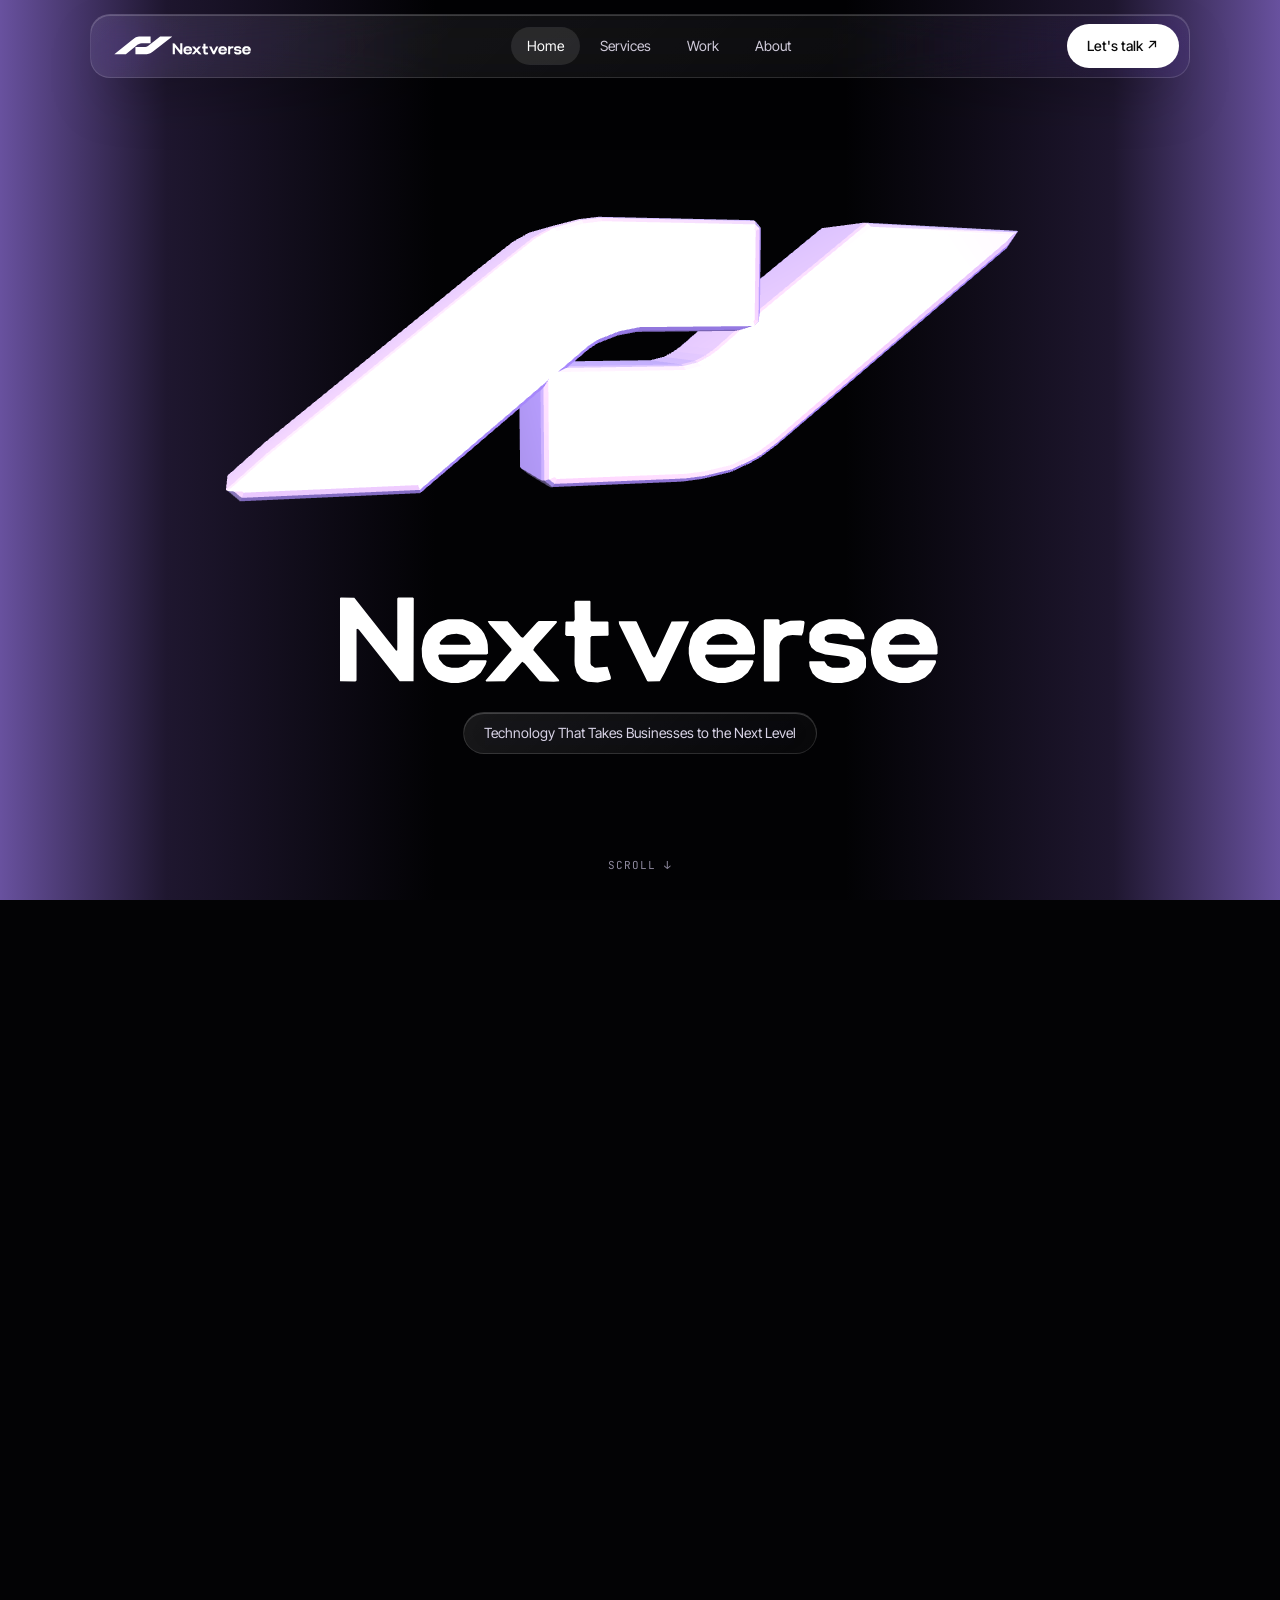
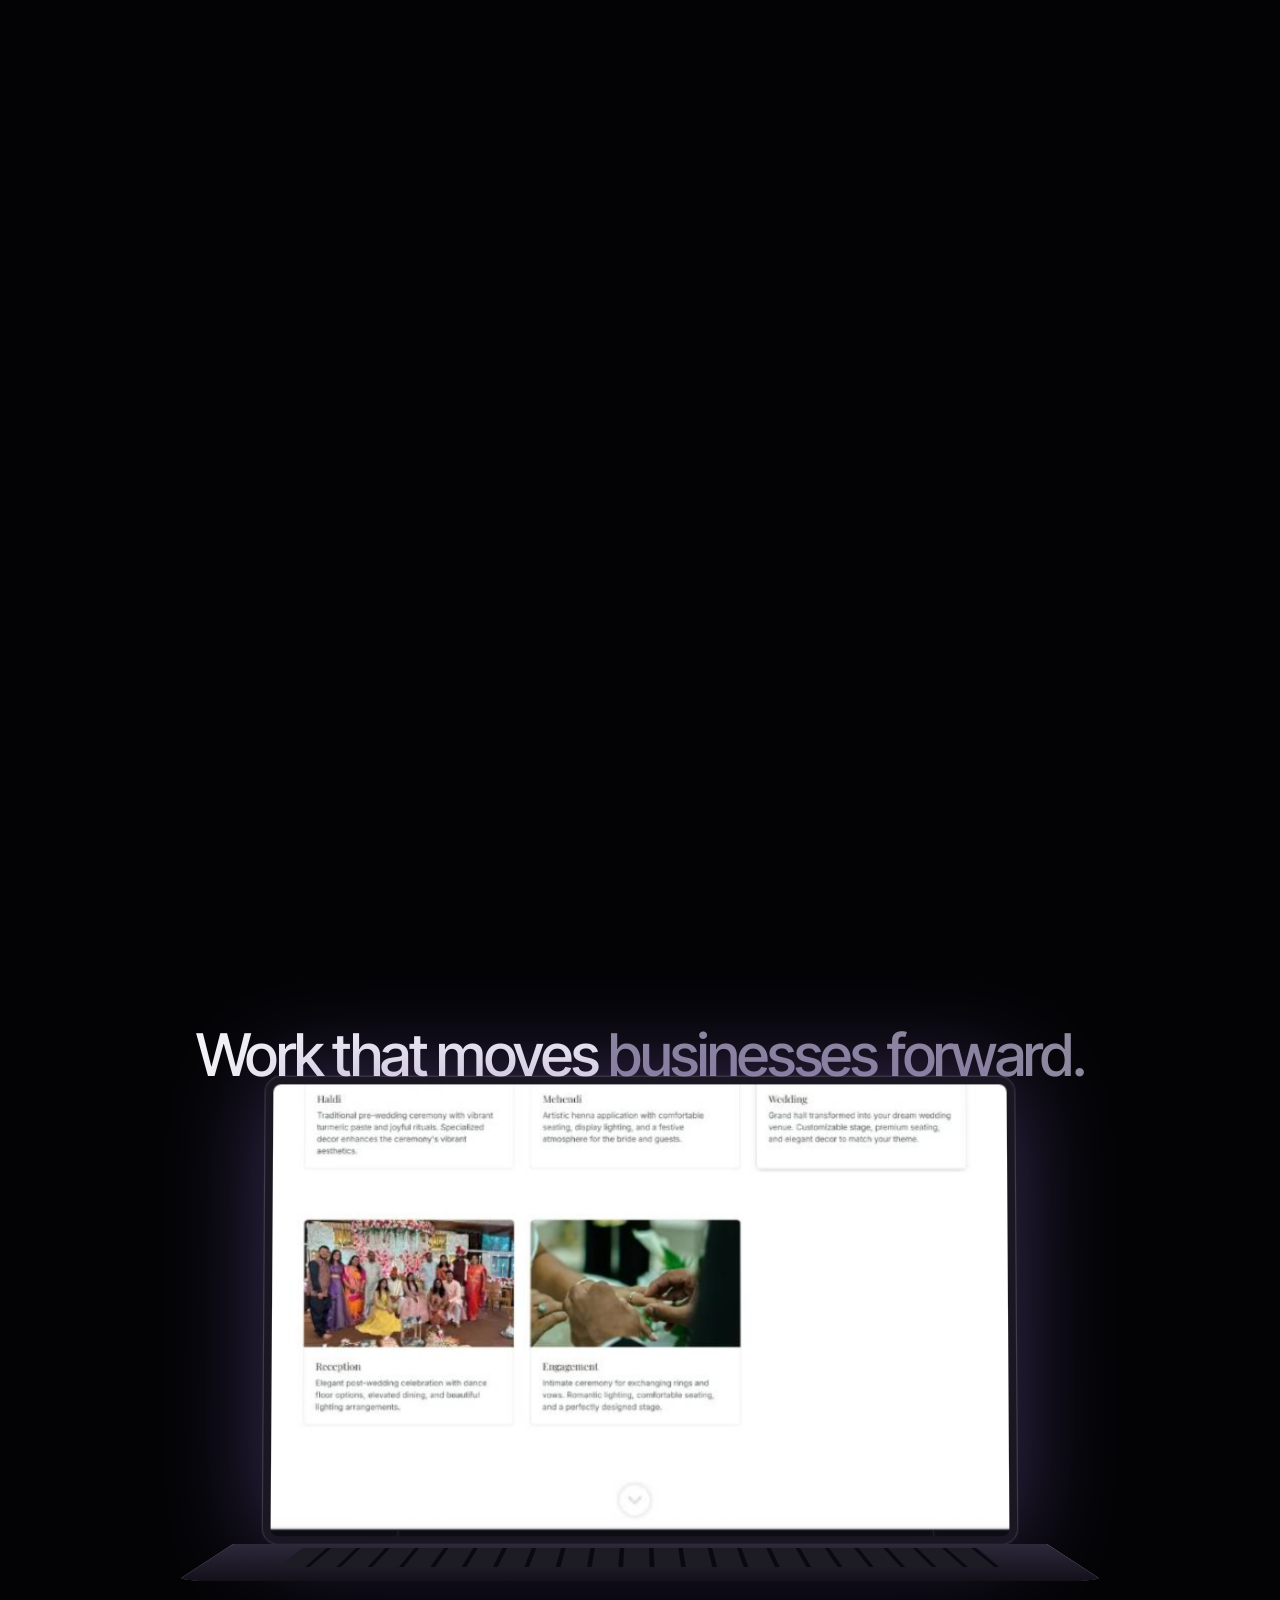
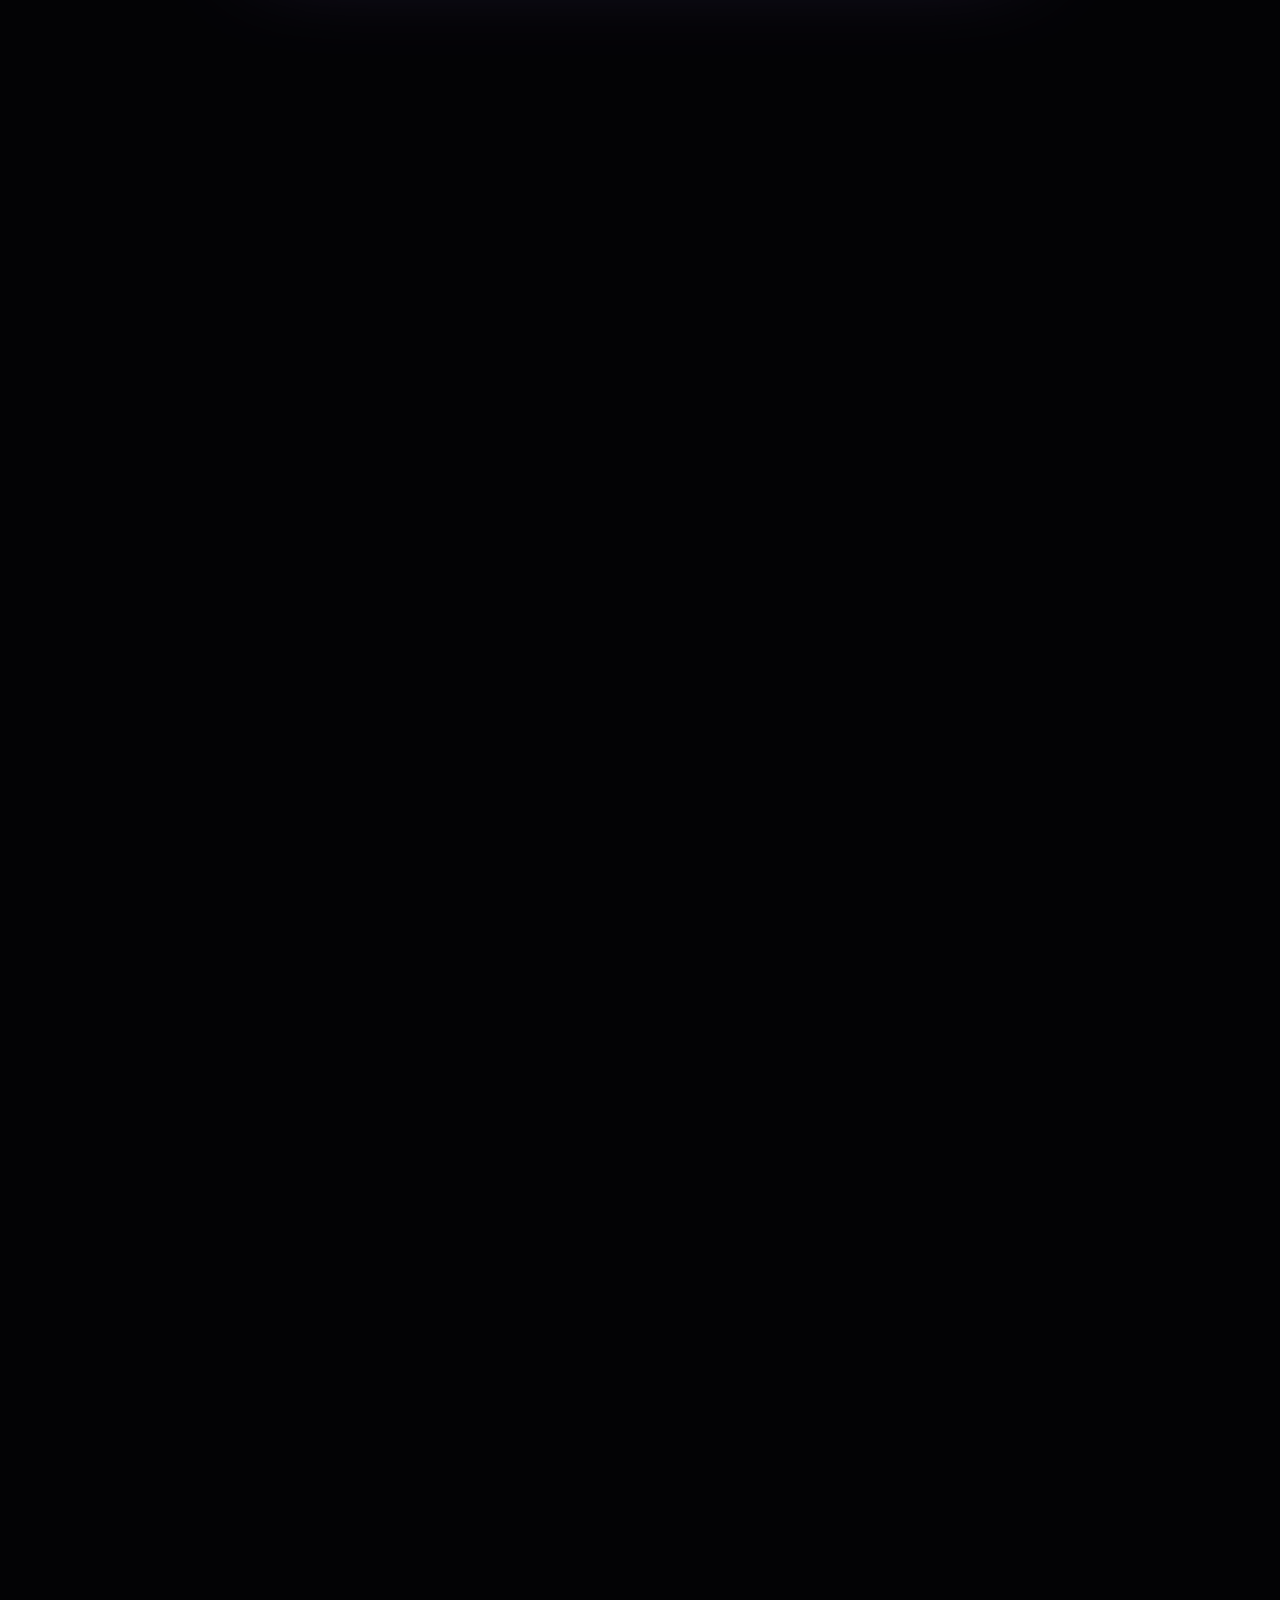
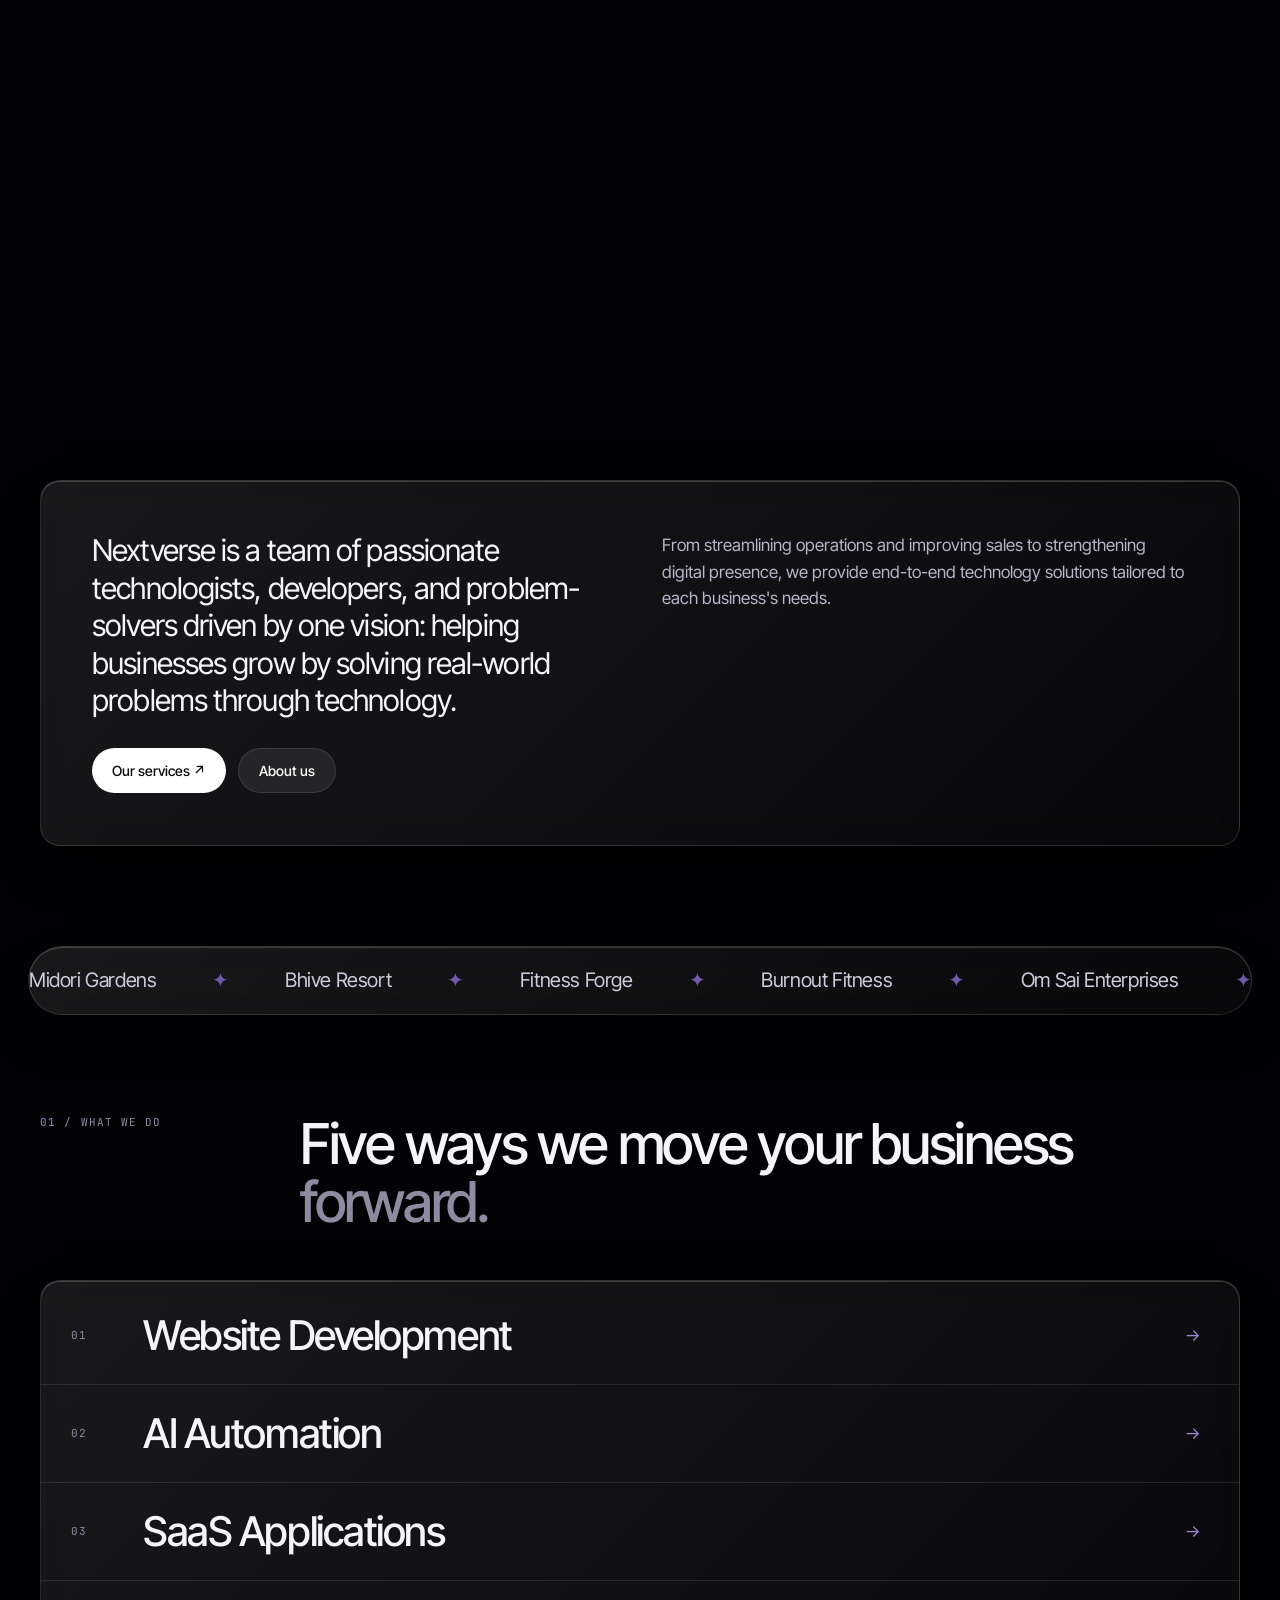
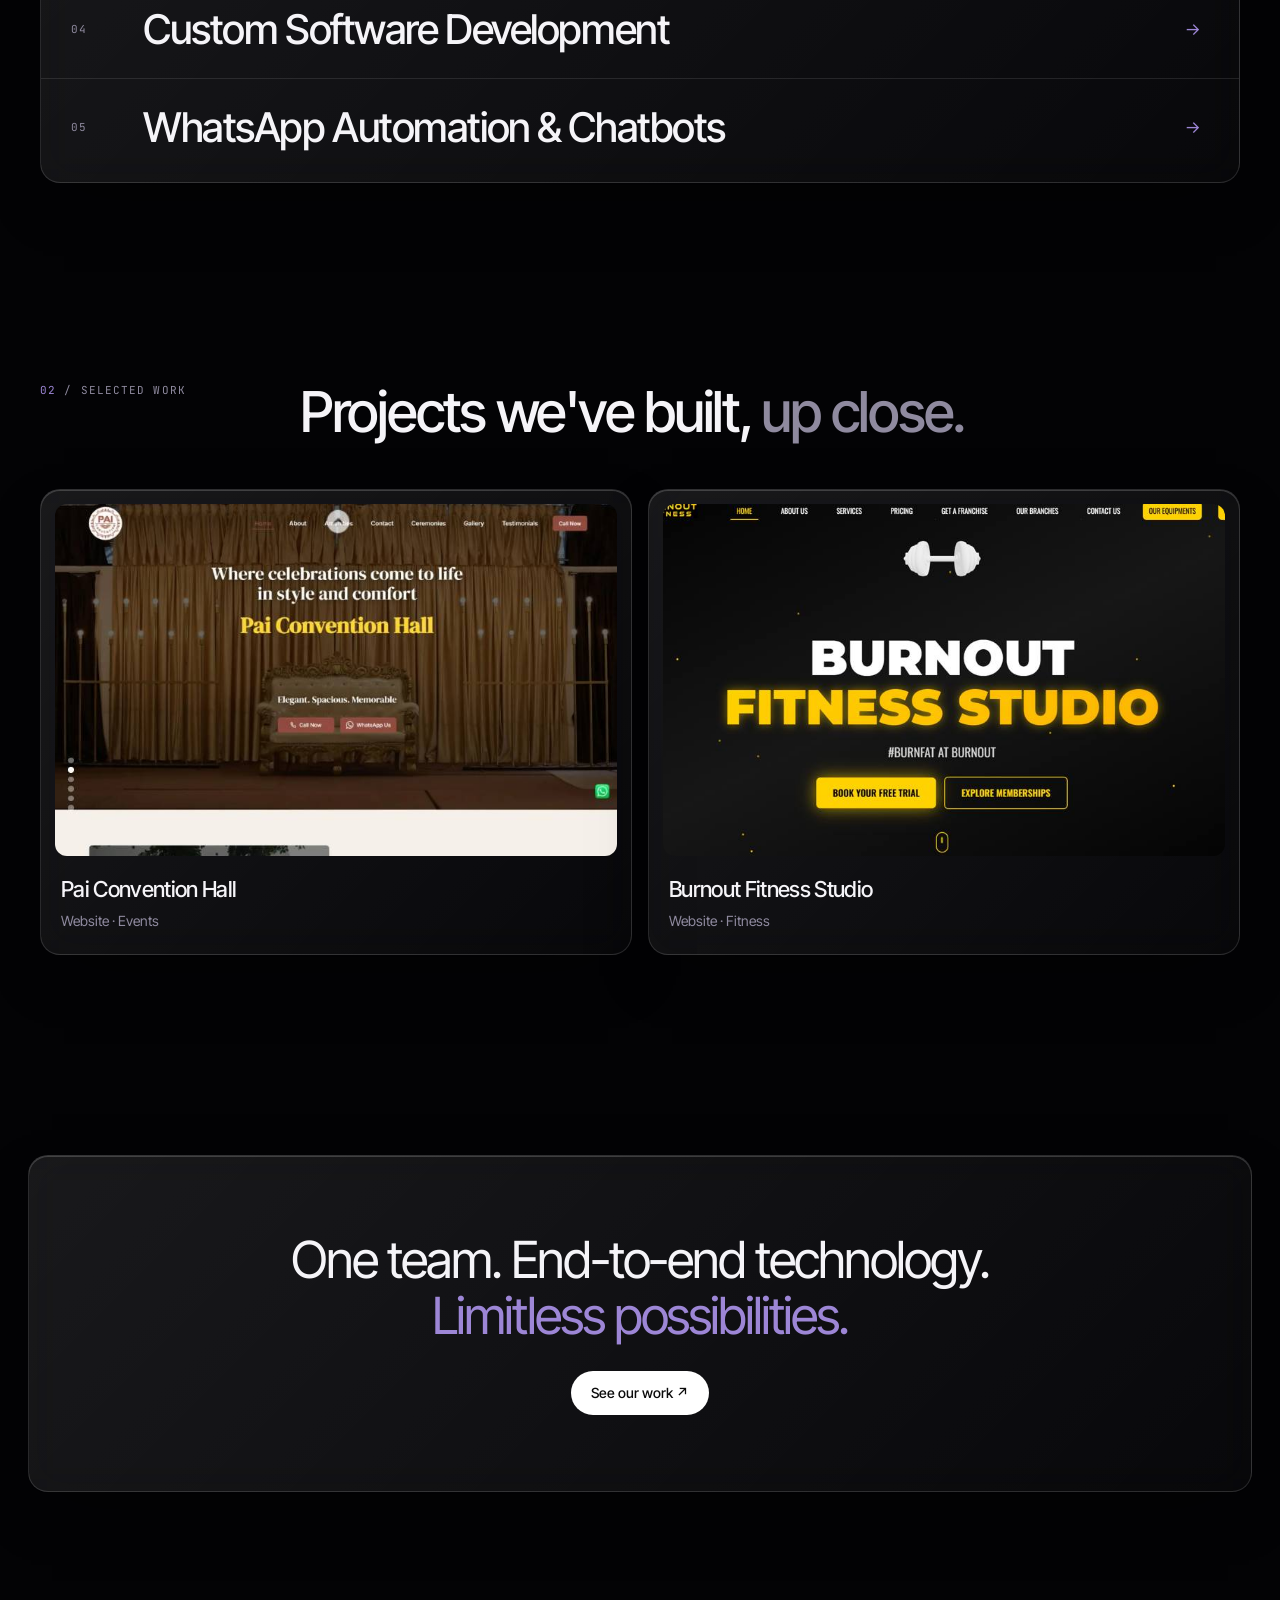
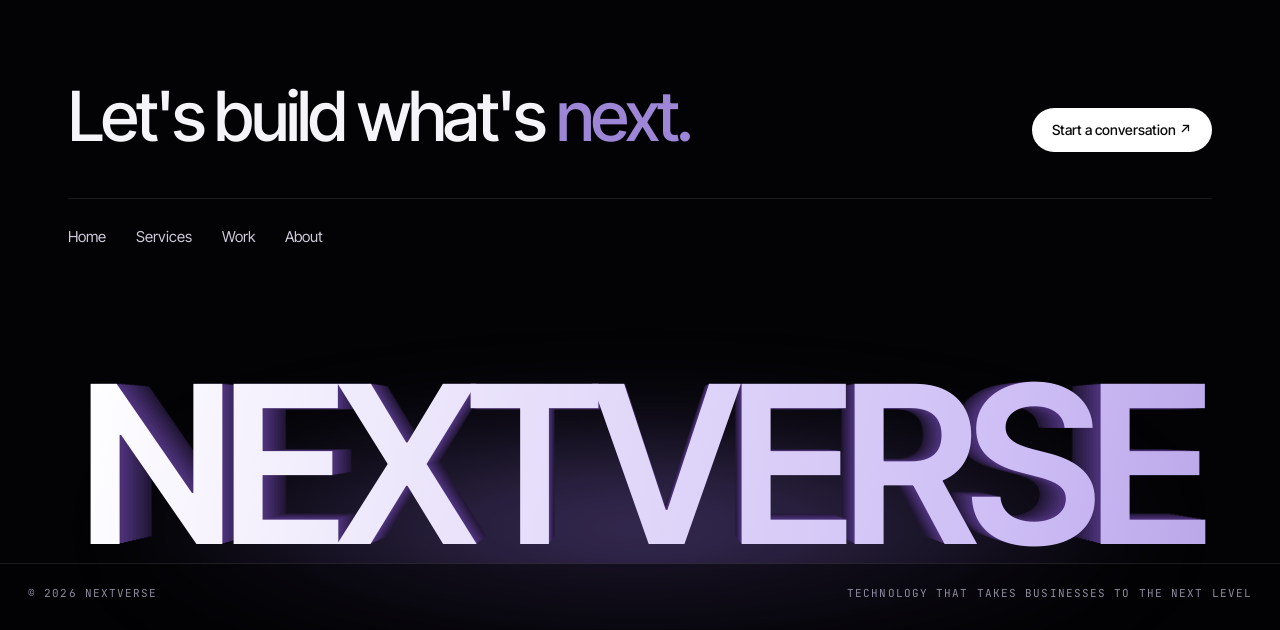
==== index.html @ 5a947de3 "Initial commit for Nextverse website" ====
<!DOCTYPE html><html lang="en"><head><meta charset="utf-8"><meta name="viewport" content="width=device-width,initial-scale=1,viewport-fit=cover"><title>Nextverse — Technology That Takes Businesses to the Next Level</title><link rel="icon" href="data:,"><link href="https://fonts.googleapis.com/css2?family=Inter+Tight:wght@400;500;600&family=JetBrains+Mono&display=swap" rel="stylesheet"><link rel="stylesheet" href="style.css"><script defer src="three.min.js" onerror="var s=document.createElement('script');s.src='https://cdn.jsdelivr.net/npm/three@0.128.0/build/three.min.js';document.head.appendChild(s)"></script><script defer src="main.js"></script></head><body>
<svg width="0" height="0" style="position:absolute"><defs><path id="lg" d="M668.2 84.8 668.5 87.2 694.0 139.0 694.8 139.5 705.5 139.2 709.8 131.5 732.0 85.2 731.5 84.8 716.2 85.0 701.5 116.8 700.2 118.0 698.5 115.8 684.5 85.2 683.8 84.8ZM549.2 85.0 551.2 88.0 570.5 109.8 570.8 111.2 547.2 138.5 547.8 139.5 564.8 139.2 580.5 121.5 582.8 123.2 596.5 139.2 609.2 139.8 614.2 139.2 613.8 137.8 590.5 110.8 592.0 108.2 612.0 85.8 611.8 84.5 595.5 84.5 593.8 85.8 581.2 99.8 579.5 99.0 567.2 84.8 550.0 84.5ZM836.5 84.5 833.0 84.0 824.2 84.2 819.2 85.8 815.0 88.2 814.2 87.5 814.2 83.8 813.0 83.0 801.0 83.0 800.0 83.8 800.0 138.8 800.5 139.5 813.5 139.5 814.2 138.8 814.2 106.5 815.2 103.2 818.2 99.8 821.5 98.0 826.0 97.2 834.5 97.8 835.8 94.5 837.0 86.0ZM920.8 83.0 912.2 85.8 909.8 87.2 904.0 92.0 901.2 96.0 899.0 101.0 897.2 110.5 897.5 115.2 899.2 123.2 900.8 126.8 903.8 131.2 907.5 134.8 912.8 138.0 923.2 140.8 932.2 140.8 940.5 138.8 946.5 135.8 951.8 130.8 956.0 123.2 956.5 121.5 956.0 120.2 941.0 120.2 938.5 123.2 935.0 125.8 930.2 127.0 925.8 127.0 920.2 125.8 917.0 123.8 914.0 120.5 912.5 115.8 913.2 115.0 956.8 115.0 957.8 114.2 957.8 108.0 956.0 100.0 953.0 94.0 950.0 90.5 943.2 85.8 935.0 83.0ZM913.8 104.5 915.0 102.2 919.8 98.0 923.5 96.8 928.2 96.2 932.5 96.8 936.2 98.0 940.2 101.8 941.8 105.2 940.8 106.0 915.0 106.0 913.8 105.2ZM850.8 85.5 846.8 88.0 843.8 91.0 841.5 95.2 841.2 104.0 843.2 108.5 847.5 112.2 855.8 115.0 868.5 116.5 874.8 118.0 877.5 120.0 878.2 123.2 876.8 125.5 873.0 127.0 862.0 127.0 857.8 125.2 855.0 121.0 841.8 121.0 841.2 121.5 841.5 125.8 844.2 132.0 847.5 135.5 849.8 137.0 856.5 139.8 862.8 140.8 870.8 140.8 876.8 139.8 885.2 136.5 890.5 131.5 892.8 126.5 892.8 118.2 890.0 113.0 885.5 109.5 880.0 107.5 858.2 104.0 855.5 102.0 855.2 99.8 855.8 98.5 857.8 97.0 862.5 96.0 869.5 96.0 875.5 97.8 878.2 101.0 891.0 101.0 891.5 100.5 891.0 96.8 887.5 90.2 881.5 85.8 873.0 83.0 859.0 83.0ZM755.8 83.0 748.5 85.0 741.8 88.8 736.0 95.2 733.2 101.2 731.8 108.8 731.8 114.2 733.0 121.5 735.8 128.0 739.5 132.8 744.0 136.2 748.0 138.2 758.2 140.8 764.8 140.8 772.0 139.5 776.5 138.0 780.0 136.0 785.5 131.2 789.5 124.8 790.8 121.2 790.2 120.2 775.5 120.2 771.8 124.2 768.8 126.0 765.0 127.0 758.5 127.0 754.5 125.8 750.8 123.5 748.0 120.0 746.8 117.5 746.8 115.8 747.5 115.0 791.0 115.0 792.0 114.0 792.0 108.0 790.5 101.0 786.8 93.5 782.8 89.2 778.2 86.2 768.5 83.0ZM748.0 104.2 749.8 101.5 753.2 98.5 757.5 96.8 763.2 96.2 768.0 97.0 771.5 98.8 774.5 101.5 776.0 104.0 776.0 105.2 775.0 106.0 749.0 106.0 748.2 105.5ZM513.0 83.0 504.8 85.5 500.0 88.2 495.5 92.5 492.2 97.5 490.5 102.0 489.2 109.5 489.5 117.0 490.8 122.2 492.8 127.0 495.2 130.8 499.0 134.5 504.2 137.8 509.2 139.5 515.8 140.8 522.5 140.8 529.5 139.5 537.2 136.2 542.8 131.5 547.2 124.2 548.2 121.2 547.8 120.2 533.0 120.2 530.2 123.5 526.2 126.0 522.5 127.0 516.5 127.0 511.8 125.8 508.8 123.8 505.2 119.5 504.2 115.8 505.0 115.0 548.2 115.0 549.5 114.0 549.2 106.2 548.5 102.2 546.0 96.2 543.5 92.5 540.2 89.2 535.5 86.0 526.5 83.0ZM505.5 104.2 506.8 102.2 512.0 97.8 516.2 96.5 521.0 96.2 525.5 97.0 528.5 98.2 532.0 101.5 533.8 105.0 532.8 106.0 506.5 106.0 505.8 105.5ZM628.8 66.2 628.0 67.8 628.2 83.5 627.2 85.0 620.5 85.0 619.8 85.5 619.5 97.0 620.8 98.2 627.2 98.2 628.2 99.8 628.0 120.8 628.2 124.8 630.0 131.2 633.8 136.5 635.8 138.0 640.0 139.8 649.2 140.5 660.2 138.0 661.0 137.2 661.0 135.5 658.0 126.2 646.5 127.0 643.2 124.8 642.5 122.8 642.5 99.5 643.5 98.2 658.5 98.0 659.0 97.0 658.8 85.5 658.0 85.0 643.5 85.0 642.5 83.8 642.5 66.8 642.0 66.2ZM415.5 63.2 414.8 64.0 415.0 139.2 429.0 139.5 430.0 138.5 430.0 92.0 430.5 91.5 432.0 92.2 469.2 139.2 481.8 139.2 482.0 63.8 481.2 63.2 467.8 63.2 467.0 64.0 467.0 111.0 466.0 111.5 428.0 63.5ZM411.8 16.0 327.5 15.8 269.8 60.0 245.2 80.0 240.0 83.5 233.2 86.8 224.5 88.8 156.5 88.8 155.8 89.8 155.8 137.8 157.0 138.8 224.2 139.0 234.2 138.2 248.8 135.5 259.0 131.5 264.5 128.8 273.2 123.0 407.8 19.8ZM261.2 16.5 260.5 15.8 181.2 15.8 172.0 17.0 159.0 20.8 151.0 25.2 132.5 39.5 24.0 126.0 9.5 138.2 10.2 138.8 89.2 138.8 172.0 71.8 177.2 68.5 188.8 64.2 199.8 62.2 260.5 62.0 261.2 61.2Z"/></defs></svg><div class="orbs"><i></i><i></i><i></i></div>
<nav class="glass"><a href="index.html" aria-label="Nextverse"><svg class="lg " viewBox="0 12 965 132" role="img" aria-label="Nextverse"><use href="#lg"/></svg></a><ul><li><a href="index.html" class=on>Home</a></li><li><a href="services.html">Services</a></li><li><a href="work.html">Work</a></li><li><a href="about.html">About</a></li></ul><a class="btn" href="about.html#vision">Let's talk ↗</a></nav>
<header class="hero"><div class="pin"><canvas id="gl"></canvas><div class="flat"><svg class="lg " viewBox="0 12 965 132" role="img" aria-label="Nextverse"><use href="#lg"/></svg></div><div class="hv"><svg class="lg wm" viewBox="415 60 545 84" role="img" aria-label="Nextverse"><use href="#lg"/></svg><span class="tg glass">Technology That Takes Businesses to the Next Level</span></div><h1 class="hl">Technology That Takes <b class="g">Businesses to the Next Level</b></h1><div class="cue lbl">Scroll ↓</div></div></header>
<section class="show"><div class="pin" style="padding-top:104px"><h2 class="sh">Work that moves <span class="g">businesses forward.</span></h2><div class="stage"><div class="lap"><div class="base"></div><div class="lid"><div class="scr"><div class="strip"><img src="burnout-1.jpg" alt=""><img src="pai-1.jpg" alt=""><img src="pai-2.jpg" alt=""></div></div><div class="bk"><svg class="lg " viewBox="0 12 965 132" role="img" aria-label="Nextverse"><use href="#lg"/></svg></div></div></div></div></div></section>
<section class="wrap sec" style="padding-top:60px"><div class="glass panel rv"><div class="two"><p style="font-size:clamp(20px,2.4vw,30px);line-height:1.25;letter-spacing:-.03em;color:#f5f4f8">Nextverse is a team of passionate technologists, developers, and problem-solvers driven by one vision: helping businesses grow by solving real-world problems through technology.</p><p>From streamlining operations and improving sales to strengthening digital presence, we provide end-to-end technology solutions tailored to each business's needs.</p></div><div class="acts"><a class="btn" href="services.html">Our services ↗</a><a class="btn gl" href="about.html">About us</a></div></div></section>
<div class="glass mq rv"><div><span>Midori Gardens</span><span>Bhive Resort</span><span>Fitness Forge</span><span>Burnout Fitness</span><span>Om Sai Enterprises</span><span>Fit for Tooth</span><span>MH Design and Build</span><span>Skin and Hair Solutions</span><span>Pai Convention</span><span>Midori Gardens</span><span>Bhive Resort</span><span>Fitness Forge</span><span>Burnout Fitness</span><span>Om Sai Enterprises</span><span>Fit for Tooth</span><span>MH Design and Build</span><span>Skin and Hair Solutions</span><span>Pai Convention</span></div></div>
<section class="wrap sec"><div class="row"><div class="lbl"><b>01</b> / What we do</div><h2>Five ways we move your business <span class="g">forward.</span></h2></div><div class="glass sv rv"><a href="services.html"><span class="lbl">01</span><h3>Website Development</h3><em>→</em></a><a href="services.html"><span class="lbl">02</span><h3>AI Automation</h3><em>→</em></a><a href="services.html"><span class="lbl">03</span><h3>SaaS Applications</h3><em>→</em></a><a href="services.html"><span class="lbl">04</span><h3>Custom Software Development</h3><em>→</em></a><a href="services.html"><span class="lbl">05</span><h3>WhatsApp Automation &amp; Chatbots</h3><em>→</em></a></div></section>
<section class="wrap sec"><div class="row"><div class="lbl"><b>02</b> / Selected work</div><h2>Projects we've built, <span class="g">up close.</span></h2></div><div class="grid3" style="grid-template-columns:1fr 1fr"><a class="glass tile tilt rv" href="work.html"><img src="pai-1.jpg" alt="Pai Convention Hall"><h4>Pai Convention Hall</h4><p>Website · Events</p></a><a class="glass tile tilt rv" href="work.html"><img src="burnout-1.jpg" alt="Burnout Fitness Studio"><h4>Burnout Fitness Studio</h4><p>Website · Fitness</p></a></div></section>
<section class="sec"><div class="glass cta rv"><p>One team. End-to-end technology. <span>Limitless possibilities.</span></p><a class="btn" href="work.html">See our work ↗</a></div></section>
<footer class="ft"><div class="wrap"><div class="ftop"><p class="big-cta">Let's build what's <span>next.</span></p><a class="btn" href="about.html#vision">Start a conversation ↗</a></div><ul class="flinks"><li><a href="index.html" class=on>Home</a></li><li><a href="services.html">Services</a></li><li><a href="work.html">Work</a></li><li><a href="about.html">About</a></li></ul></div><div class="fscene"><div class="word" aria-hidden="true"><span style="--i:0">NEXTVERSE</span><span style="--i:1">NEXTVERSE</span><span style="--i:2">NEXTVERSE</span><span style="--i:3">NEXTVERSE</span><span style="--i:4">NEXTVERSE</span><span style="--i:5">NEXTVERSE</span><span style="--i:6">NEXTVERSE</span><span style="--i:7">NEXTVERSE</span><span style="--i:8">NEXTVERSE</span></div></div><div class="fbot"><span class="lbl">© 2026 Nextverse</span><span class="lbl">Technology that takes businesses to the next level</span></div></footer></body></html>
---- style.css ----
:root{--bg:#030305;--fg:#f5f4f8;--mut:#8f8a9f;--v1:#7158ac;--v2:#9d86d6;--line:rgba(255,255,255,.1)}
*{box-sizing:border-box;margin:0}
@view-transition{navigation:auto}
html{scroll-behavior:auto}
body{background:var(--bg);color:var(--fg);font:400 17px/1.55 'Inter Tight',Helvetica,Arial,sans-serif;-webkit-font-smoothing:antialiased;overflow-x:hidden}
a{color:inherit;text-decoration:none}
.orbs{position:fixed;inset:0;z-index:-1;overflow:hidden}
.orbs i{position:absolute;border-radius:50%;filter:blur(110px);opacity:.32;animation:fl 24s ease-in-out infinite alternate}
.orbs i:nth-child(1){width:46vw;height:46vw;left:-12vw;top:-10vw;background:#4b3a80}
.orbs i:nth-child(2){width:40vw;height:40vw;right:-10vw;top:30vh;background:#654ba6;animation-delay:-8s}
.orbs i:nth-child(3){width:34vw;height:34vw;left:30vw;bottom:-18vw;background:#3b2b5a;animation-delay:-14s}
@keyframes fl{to{transform:translate(6vw,8vh) scale(1.15)}}
.glass{background:linear-gradient(135deg,rgba(255,255,255,.09),rgba(255,255,255,.025));backdrop-filter:blur(20px) saturate(150%);-webkit-backdrop-filter:blur(20px) saturate(150%);border:1px solid rgba(255,255,255,.13);box-shadow:inset 0 1px 0 rgba(255,255,255,.18),0 24px 60px -24px rgba(0,0,0,.7);border-radius:20px}
.wrap{max-width:1200px;margin:0 auto;padding:0 28px}
.lbl{font:11px 'JetBrains Mono',ui-monospace,monospace;letter-spacing:.1em;text-transform:uppercase;color:var(--mut)}
.lbl b{color:var(--v2);font-weight:400}
.lg{fill:#fff;display:block}
nav{position:fixed;top:calc(14px + env(safe-area-inset-top,0px));left:50%;transform:translateX(-50%);z-index:50;width:min(1100px,calc(100% - 24px));display:flex;align-items:center;justify-content:space-between;padding:9px 10px 9px 22px;border-radius:99px}
nav .lg{height:19px;width:auto}
nav ul{display:flex;gap:4px;list-style:none;padding:0}
nav ul a{display:block;padding:8px 16px;border-radius:99px;font-size:14px;color:#cfcad9;transition:.25s}
nav ul a:hover,nav ul a.on{background:rgba(255,255,255,.1);color:#fff}
.btn{display:inline-flex;gap:8px;align-items:center;background:#fff;color:#0b0b0b;padding:11px 20px;border-radius:99px;font-size:14px;font-weight:500;transition:.3s}
.btn:hover{background:var(--v2);color:#fff;transform:translateY(-2px)}
.btn.gl{background:rgba(255,255,255,.08);color:#fff;border:1px solid var(--line)}
/* hero */
.hero{height:280vh;position:relative}.show{height:300vh;position:relative}
.pin{position:sticky;top:0;height:100vh;overflow:hidden;display:flex;flex-direction:column;align-items:center;padding-top:104px}
h1{font-size:clamp(36px,6vw,84px);line-height:1;letter-spacing:-.045em;font-weight:500;text-align:center}
.g{color:var(--mut);font-weight:inherit}
.ln{display:block;overflow:hidden;padding-bottom:.1em}
.ln>span{display:inline-block;transform:translateY(115%);animation:rise 1.2s cubic-bezier(.2,.8,.2,1) forwards;animation-delay:calc(var(--i)*.14s + .2s)}
@keyframes rise{to{transform:none}}
.chips{display:flex;gap:8px;margin-top:20px;flex-wrap:wrap;justify-content:center;opacity:0;animation:rise2 1s .9s forwards}
@keyframes rise2{to{opacity:1}}
.chips span{padding:7px 15px;font-size:13px;border-radius:99px;color:#d8d3e6}
.stage{position:relative;flex:1;width:100%;perspective:2200px;display:flex;justify-content:center;align-items:flex-start;margin-top:34px}
.lap{--w:min(680px,82vw,calc((100vh - 340px)*1.55));--h:calc(var(--w)*.625);position:relative;width:var(--w);height:var(--h);transform-style:preserve-3d;transform:rotateX(-22deg)}
.lid{position:absolute;inset:0;transform-origin:50% 100%;transform:rotateX(var(--a,-88deg));transform-style:preserve-3d}
.scr,.bk{position:absolute;inset:0;border-radius:14px;backface-visibility:hidden;-webkit-backface-visibility:hidden;overflow:hidden}
.scr{background:#0c0a12;border:7px solid #1a1722;box-shadow:0 0 0 1px rgba(255,255,255,.16),0 0 90px rgba(113,88,172,.5)}
.bk{transform:rotateY(180deg);background:linear-gradient(145deg,#2c2640,#0e0c14);display:grid;place-items:center;border:1px solid rgba(255,255,255,.18)}
.bk .lg{width:18%}
.strip{will-change:transform}.strip img{display:block;width:100%}
.base{position:absolute;left:-4%;top:100%;width:108%;height:calc(var(--h)*.64);transform-origin:50% 0;transform:rotateX(90deg);background:linear-gradient(180deg,#2e293b,#14111b);border-radius:0 0 24px 24px;border:1px solid rgba(255,255,255,.14)}
.base:after{content:"";position:absolute;inset:12% 9% 34%;border-radius:8px;background:repeating-linear-gradient(90deg,rgba(255,255,255,.08) 0 22px,transparent 22px 26px),#0a0810}
/* sections */
.sec{padding:100px 0;position:relative}
.row{display:grid;grid-template-columns:220px 1fr;gap:40px;margin-bottom:48px}
h2{font-size:clamp(30px,4.4vw,58px);line-height:1.04;letter-spacing:-.04em;font-weight:500;max-width:15em}
h2 .g{display:inline}
.panel{padding:clamp(26px,4vw,52px)}
.two{display:grid;grid-template-columns:1fr 1fr;gap:44px;color:#b9b4c8}
.acts{display:flex;gap:12px;flex-wrap:wrap;margin-top:28px}
.mq{overflow:hidden;padding:18px 0;border-radius:99px;margin:0 28px}
.mq div{display:flex;gap:56px;width:max-content;animation:mq 34s linear infinite;font-size:20px;letter-spacing:-.02em;color:#cfcad9}
.mq span:after{content:"✦";margin-left:56px;color:var(--v1)}
@keyframes mq{to{transform:translateX(-50%)}}
.sv a{display:grid;grid-template-columns:56px 1fr 24px;align-items:center;gap:16px;padding:26px 30px;border-radius:0;border:0;border-bottom:1px solid var(--line);transition:.35s}
.sv{padding:6px 0;overflow:hidden}
.sv a:last-child{border-bottom:0}
.sv a:hover{background:rgba(255,255,255,.07);padding-left:44px}
.sv h3{font-size:clamp(24px,3.2vw,42px);font-weight:500;letter-spacing:-.035em;line-height:1.1}
.sv a:hover h3{color:var(--v2)}
.sv em{font-style:normal;color:var(--v2);transition:.3s}.sv a:hover em{transform:translateX(6px)}
.grid3{display:grid;grid-template-columns:repeat(3,1fr);gap:16px}
.card{padding:28px;min-height:230px;display:flex;flex-direction:column;justify-content:space-between;transition:transform .2s ease-out,background .3s;position:relative;overflow:hidden;--gx:50%;--gy:50%}
.card:before{content:"";position:absolute;inset:0;background:radial-gradient(circle at var(--gx) var(--gy),rgba(157,134,214,.22),transparent 55%);opacity:0;transition:.3s}
.card:hover:before{opacity:1}
.card h3,.card h4{font-size:26px;font-weight:500;letter-spacing:-.03em;line-height:1.1;position:relative}
.card p{color:#a9a4ba;font-size:15px;margin-top:10px;position:relative}
.tile{display:block;padding:14px}
.tile img{display:block;width:100%;border-radius:12px;aspect-ratio:16/10;object-fit:cover;object-position:top}
.tile h4{font-size:22px;font-weight:500;margin:16px 6px 4px;letter-spacing:-.03em}
.tile p{margin:0 6px 8px;font-size:14px;color:var(--mut)}
.phead{padding:170px 0 30px}
.phead h1{text-align:left;max-width:12em;font-size:clamp(40px,7vw,100px)}
.phead p{color:#b9b4c8;max-width:36em;margin-top:22px}
.cta{padding:clamp(36px,6vw,80px);text-align:center;margin:0 28px}
.cta p{font-size:clamp(24px,4vw,52px);letter-spacing:-.04em;line-height:1.08;max-width:16em;margin:0 auto 28px}
.cta p span{color:var(--v2)}
/* work 3D */
.proj{display:grid;grid-template-columns:1.3fr 1fr;gap:56px;align-items:center;margin-top:60px}
.proj.rev{grid-template-columns:1fr 1.3fr}.proj.rev .scene{order:2}
.scene{perspective:1600px;padding:30px 24px 46px}
.dev{position:relative;transform-style:preserve-3d;display:block;--gx:50%;--gy:50%}
.dev:before{content:"";position:absolute;inset:6% 4% -6%;background:radial-gradient(ellipse,rgba(113,88,172,.6),transparent 70%);filter:blur(30px);transform:translateZ(-80px)}
.win{position:relative;border-radius:12px;overflow:hidden;background:#0d0b14;box-shadow:0 50px 90px -30px rgba(113,88,172,.6),0 0 0 1px rgba(255,255,255,.12)}
.win:after{content:"";position:absolute;inset:0;pointer-events:none;background:radial-gradient(circle at var(--gx) var(--gy),rgba(255,255,255,.16),transparent 45%)}
.bar{height:28px;background:#15121d;display:flex;gap:6px;align-items:center;padding:0 12px}
.bar i{width:8px;height:8px;border-radius:50%;background:#3b3649}
.bar span{margin-left:10px;font:10px 'JetBrains Mono',monospace;color:#767089}
.win img{display:block;width:100%}
.fl{position:absolute;right:-5%;bottom:-9%;width:44%;transform:translateZ(110px);overflow:hidden;border-radius:12px}
.fl img{display:block;width:100%}
.fl.t{width:auto;padding:14px 16px;font-size:12px;font-weight:600;border-color:rgba(255,212,0,.6)}.fl.t b{display:block;color:#ffd400;font-size:11px}
.tags{display:flex;flex-wrap:wrap;gap:8px;margin-bottom:20px}.tags span{padding:5px 13px;border-radius:99px;font-size:12px;color:#cfcad9;background:rgba(255,255,255,.06);border:1px solid var(--line)}
.proj h3{font-size:clamp(32px,4vw,54px);font-weight:500;letter-spacing:-.04em;line-height:1.02}
.proj p{color:#a9a4ba;margin:16px 0 26px;max-width:30em}
.rv{opacity:0;transform:translateY(46px) rotateX(10deg)}
.rv.in{opacity:1;transform:none;transition:opacity .9s,transform 1s cubic-bezier(.2,.8,.2,1);transition-delay:var(--d,0s)}
.tilt.rv.in{transition:opacity .9s,transform .2s ease-out}
@media(max-width:820px){.row,.proj,.proj.rev,.two,.grid3{grid-template-columns:1fr}.row{gap:16px}.proj.rev .scene{order:0}.sec{padding:64px 0}nav .btn{display:none}nav ul a{padding:8px 11px;font-size:13px}nav{padding-left:16px}.sv a{padding:20px 16px}}
@media(prefers-reduced-motion:reduce){*{animation:none!important;transition:none!important}.ln>span,.chips{transform:none;opacity:1}.rv{opacity:1;transform:none}.orbs i{animation:none}}

.hero .pin{padding:0;display:block;background:linear-gradient(90deg,rgba(113,88,172,.92) 0,rgba(59,43,90,.5) 13%,transparent 34%,transparent 66%,rgba(59,43,90,.5) 87%,rgba(113,88,172,.92) 100%),#020204}
.hero #gl{position:absolute;inset:0;width:100%;height:100%}
.flat{position:absolute;inset:0;display:grid;place-items:center}.flat .lg{width:min(70vw,800px)}.gl-on .flat{display:none}
.hv{position:absolute;left:0;right:0;top:66%;display:flex;flex-direction:column;align-items:center;gap:26px;pointer-events:none}
.hv .wm{width:min(52vw,600px);height:auto;opacity:0;animation:rise2 1.2s 1.1s forwards}
.tg{padding:9px 20px;font-size:14px;border-radius:99px;color:#d8d3e6;opacity:0;animation:rise2 1.2s 1.5s forwards;text-align:center}
.hl{position:absolute;left:50%;top:50%;width:min(92vw,1100px);transform:translate(-50%,-40%);opacity:0;font-size:clamp(34px,5.8vw,84px)}
.cue{position:absolute;bottom:28px;left:50%;transform:translateX(-50%);opacity:0;animation:rise2 1s 2s forwards}
.sh{text-align:center;max-width:none;font-size:clamp(30px,4.6vw,62px)}
.dbg{position:fixed;left:12px;bottom:12px;z-index:99;background:#400;color:#fff;font:12px monospace;padding:8px 10px;border-radius:6px}

footer.ft{position:relative;padding:90px 0 0;overflow:hidden}
.ftop{display:flex;justify-content:space-between;align-items:flex-end;gap:24px;flex-wrap:wrap}
.big-cta{font-size:clamp(34px,5.4vw,76px);letter-spacing:-.045em;line-height:1;font-weight:500;max-width:11em}
.big-cta span{color:var(--v2)}
.flinks{display:flex;gap:30px;list-style:none;padding:26px 0 0;margin-top:46px;border-top:1px solid var(--line);font-size:15px;color:#cfcad9;flex-wrap:wrap}
.flinks a{position:relative}.flinks a:after{content:"";position:absolute;left:0;bottom:-4px;height:1px;width:0;background:var(--v2);transition:.35s}.flinks a:hover:after{width:100%}
.fscene{perspective:1100px;margin-top:34px;height:clamp(150px,22vw,330px);display:flex;justify-content:center;align-items:flex-end;position:relative}
.fscene:before{content:"";position:absolute;left:50%;bottom:-35%;width:90%;height:95%;transform:translateX(-50%);background:radial-gradient(ellipse,rgba(113,88,172,.6),transparent 65%);filter:blur(44px)}
.word{display:grid;transform-style:preserve-3d;transform-origin:50% 100%;font-size:clamp(66px,17.2vw,270px);font-weight:600;letter-spacing:-.055em;line-height:.9;white-space:nowrap;position:relative}
.word span{grid-area:1/1;transform:translateZ(calc(var(--i)*-9px));color:hsl(262 42% calc(36% - var(--i)*2.6%));padding:0 .04em}
.word span:first-child{background:linear-gradient(100deg,#fff 0%,#cdbdf5 38%,#9d86d6 58%,#fff 100%);background-size:220% 100%;-webkit-background-clip:text;background-clip:text;color:transparent;animation:shine 7s linear infinite}
@keyframes shine{to{background-position:-220% 0}}
.fbot{display:flex;justify-content:space-between;gap:16px;flex-wrap:wrap;padding:22px 28px 30px;border-top:1px solid var(--line);position:relative;background:rgba(2,2,4,.55)}
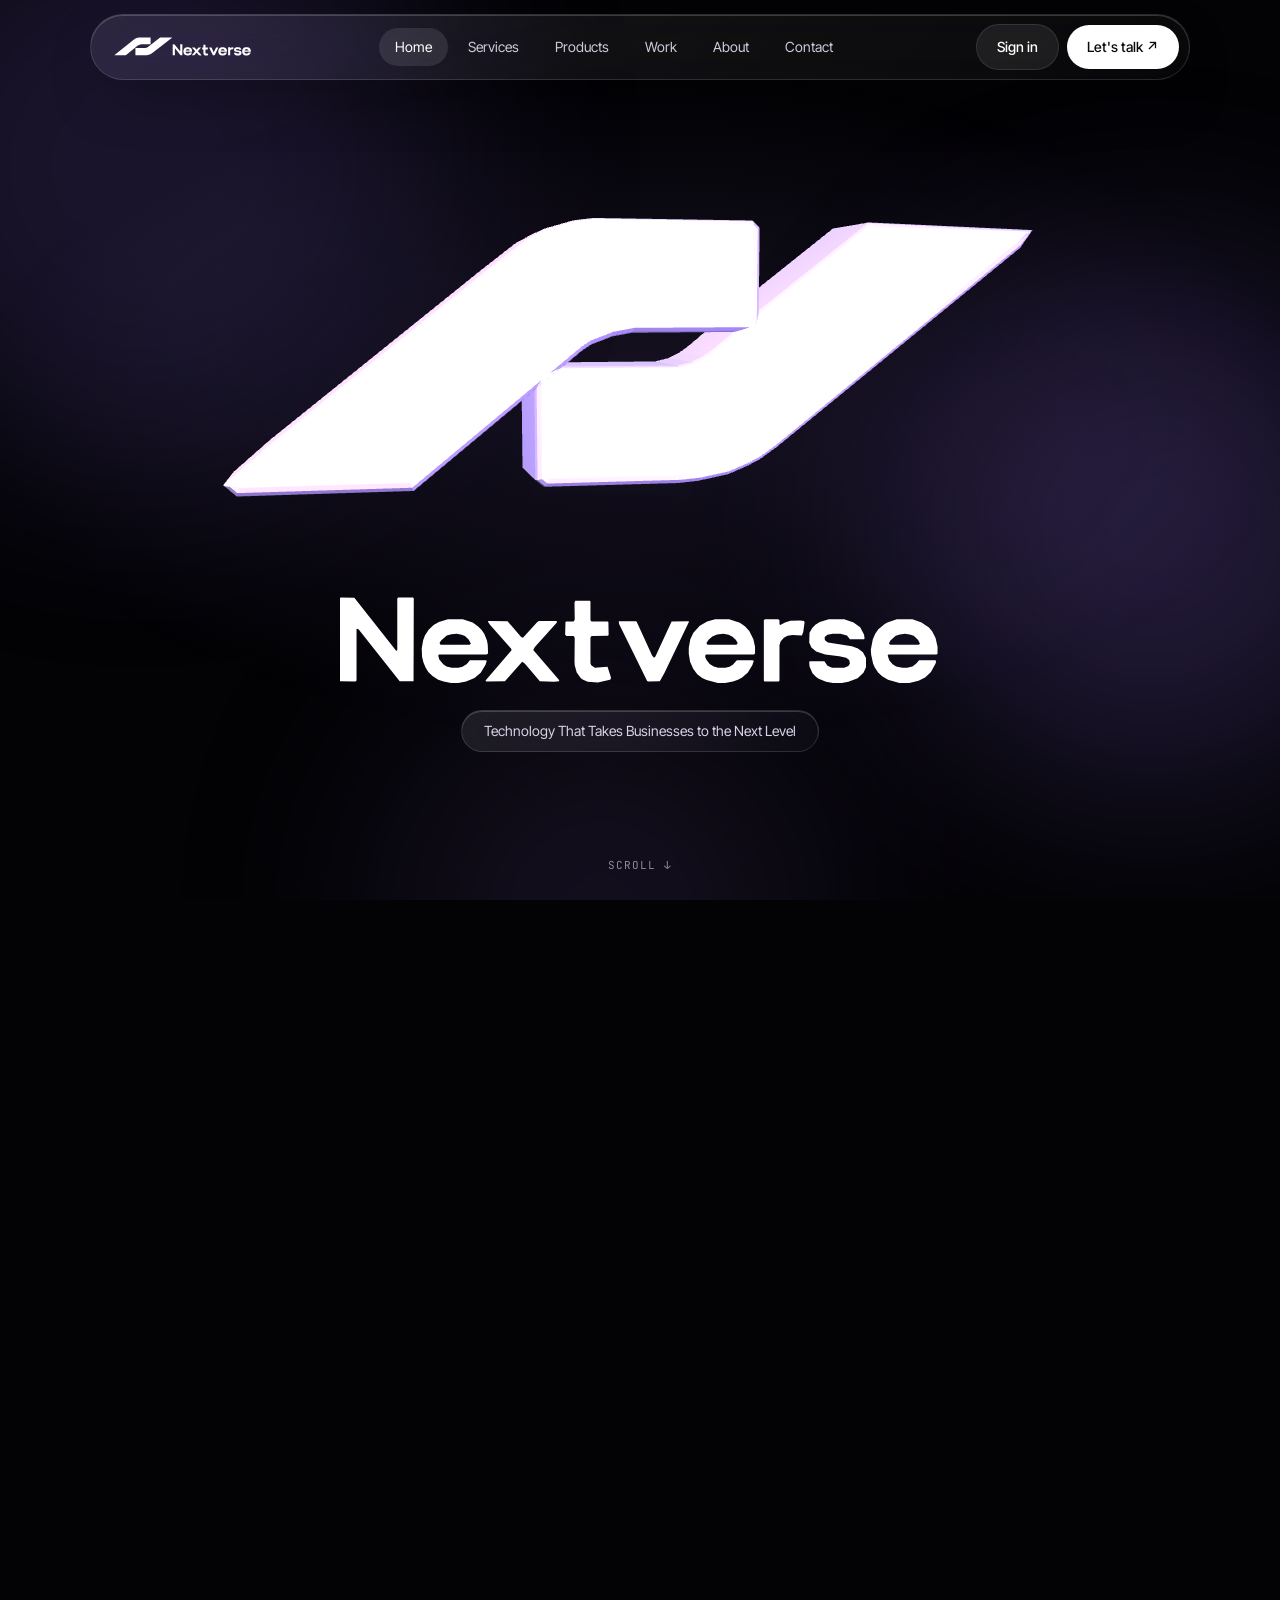
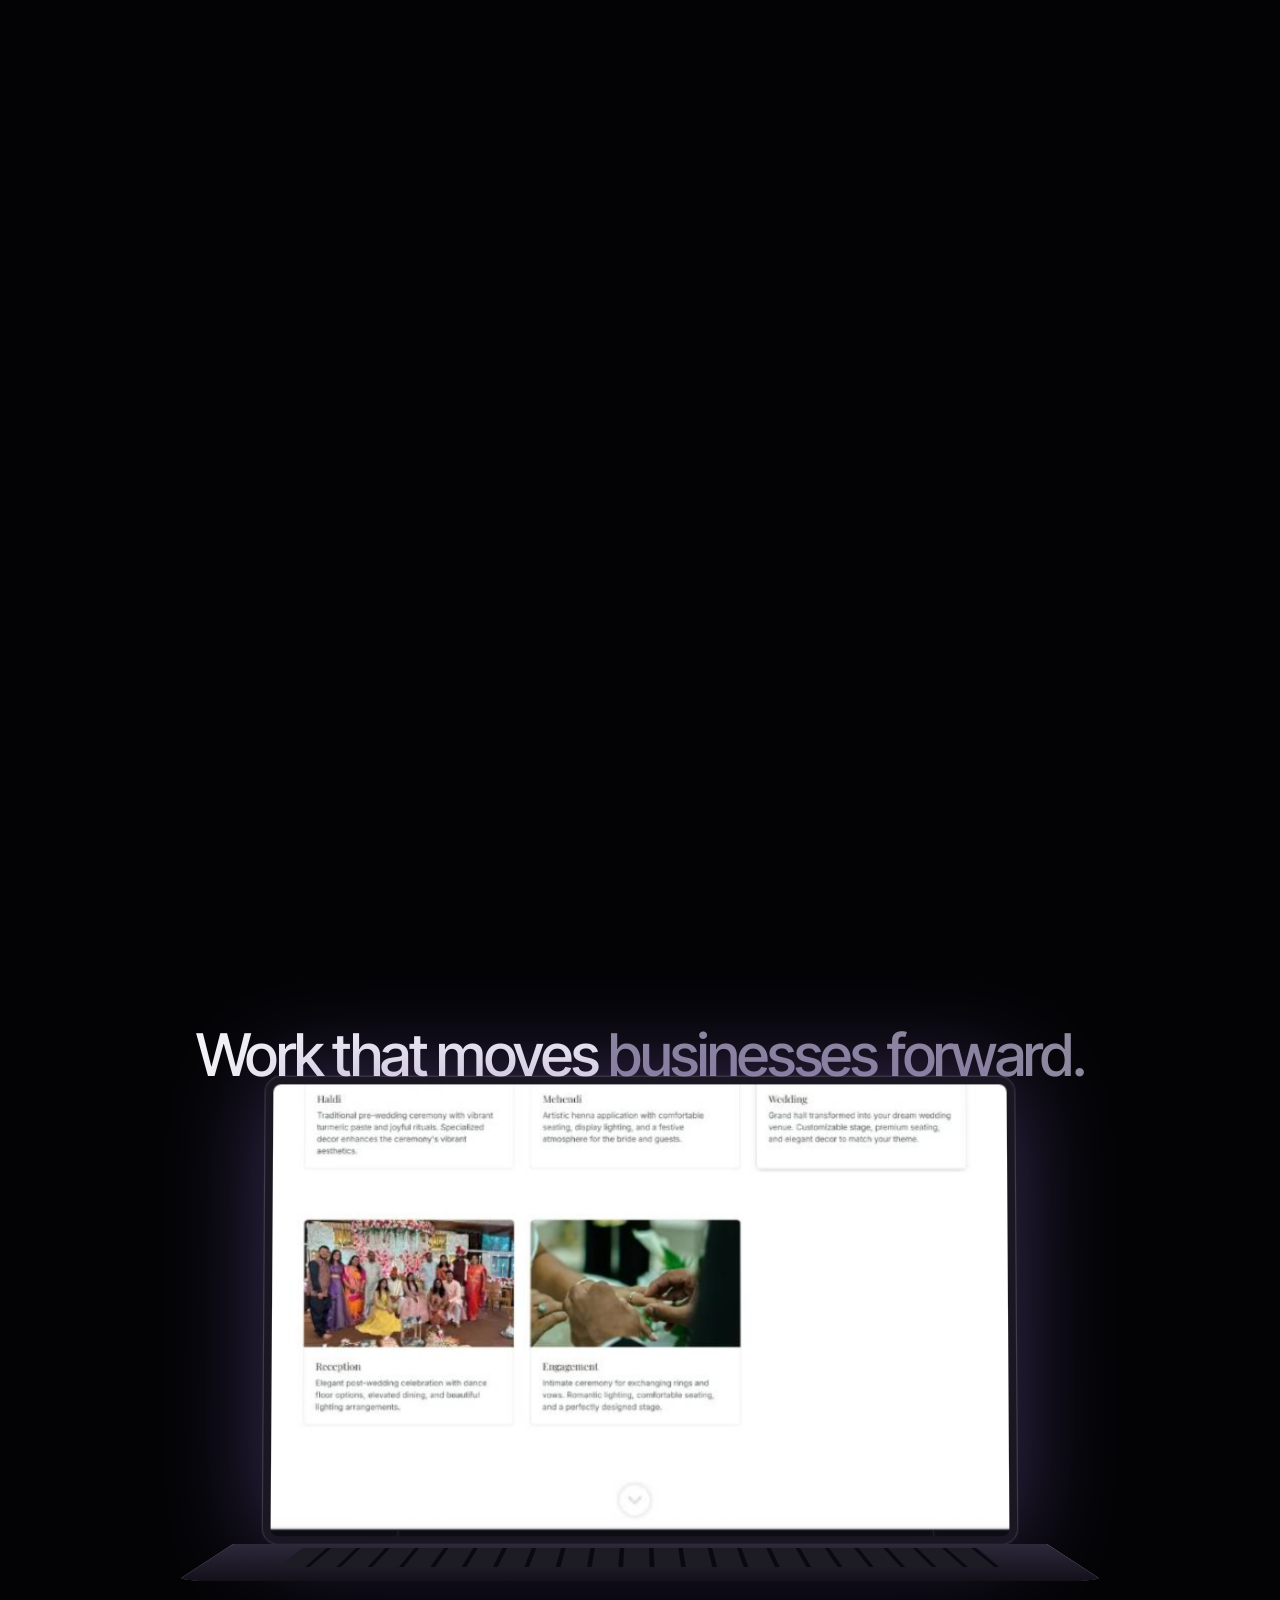
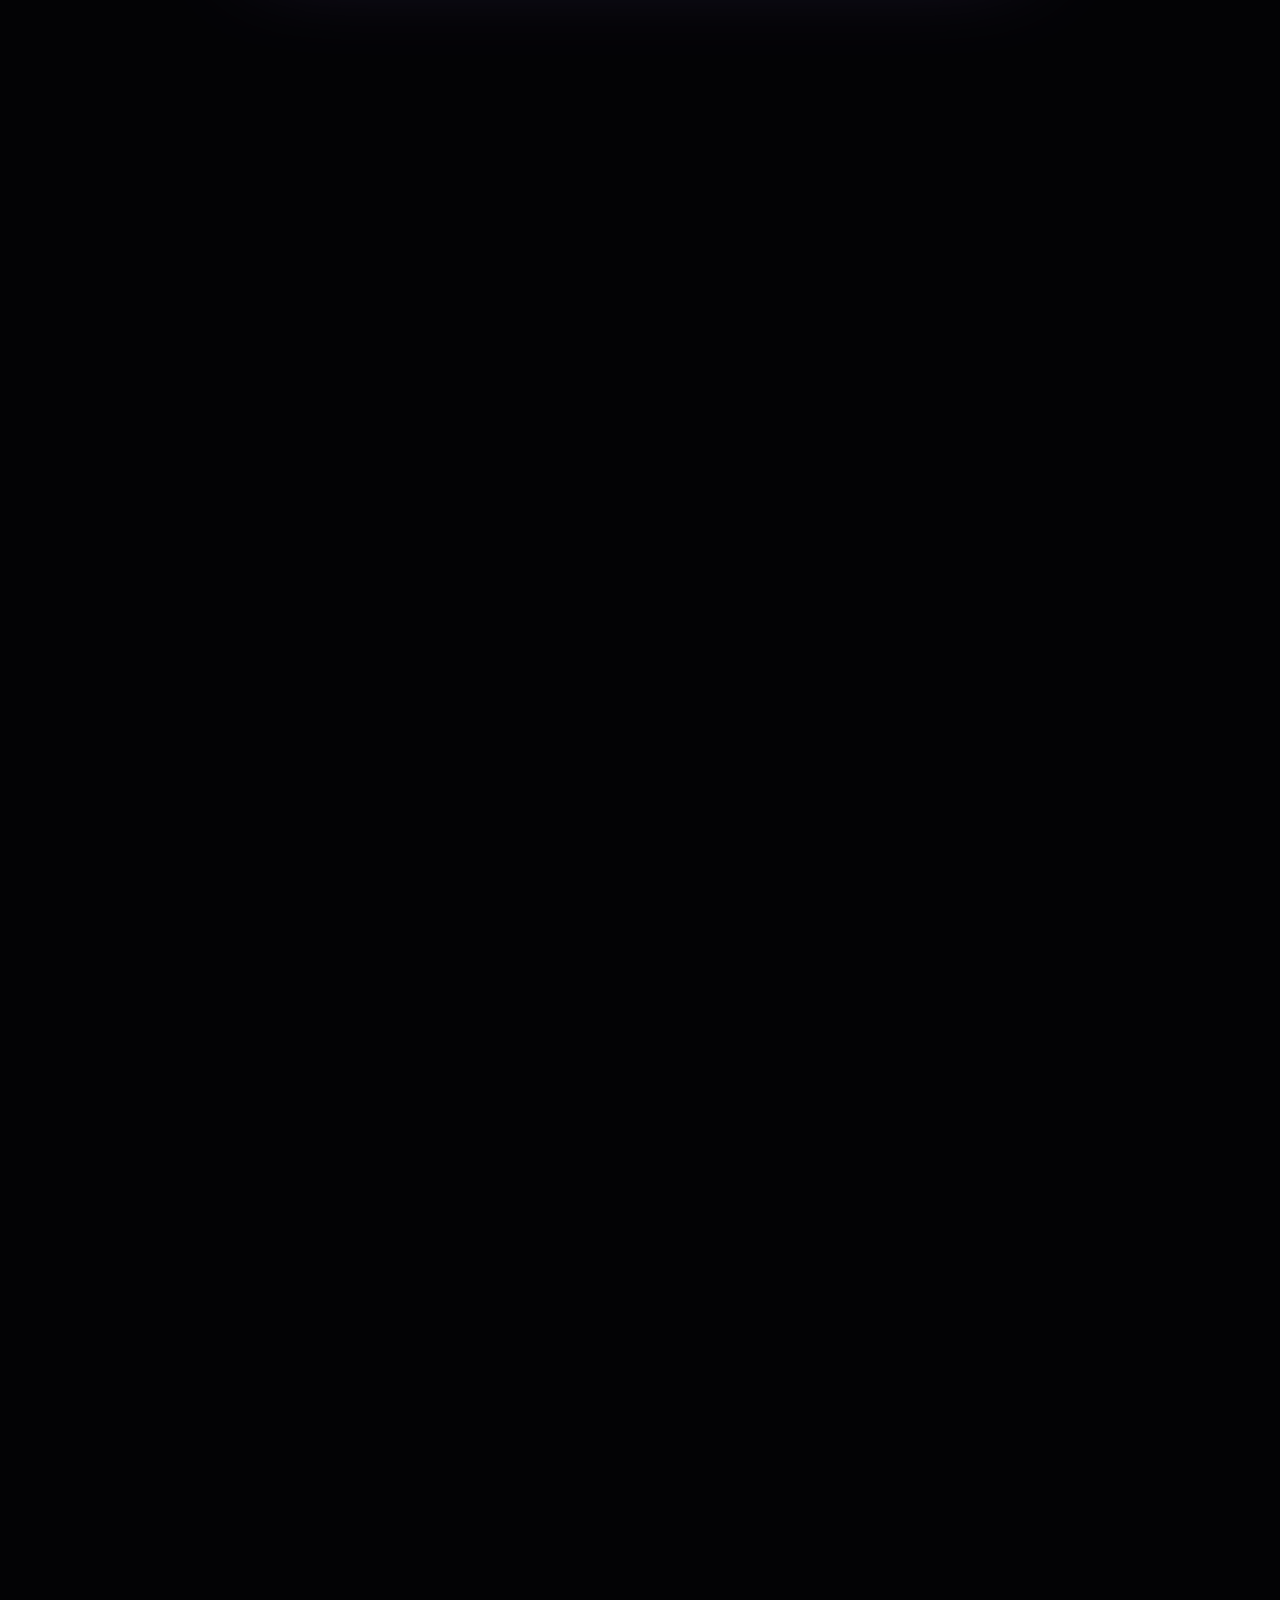
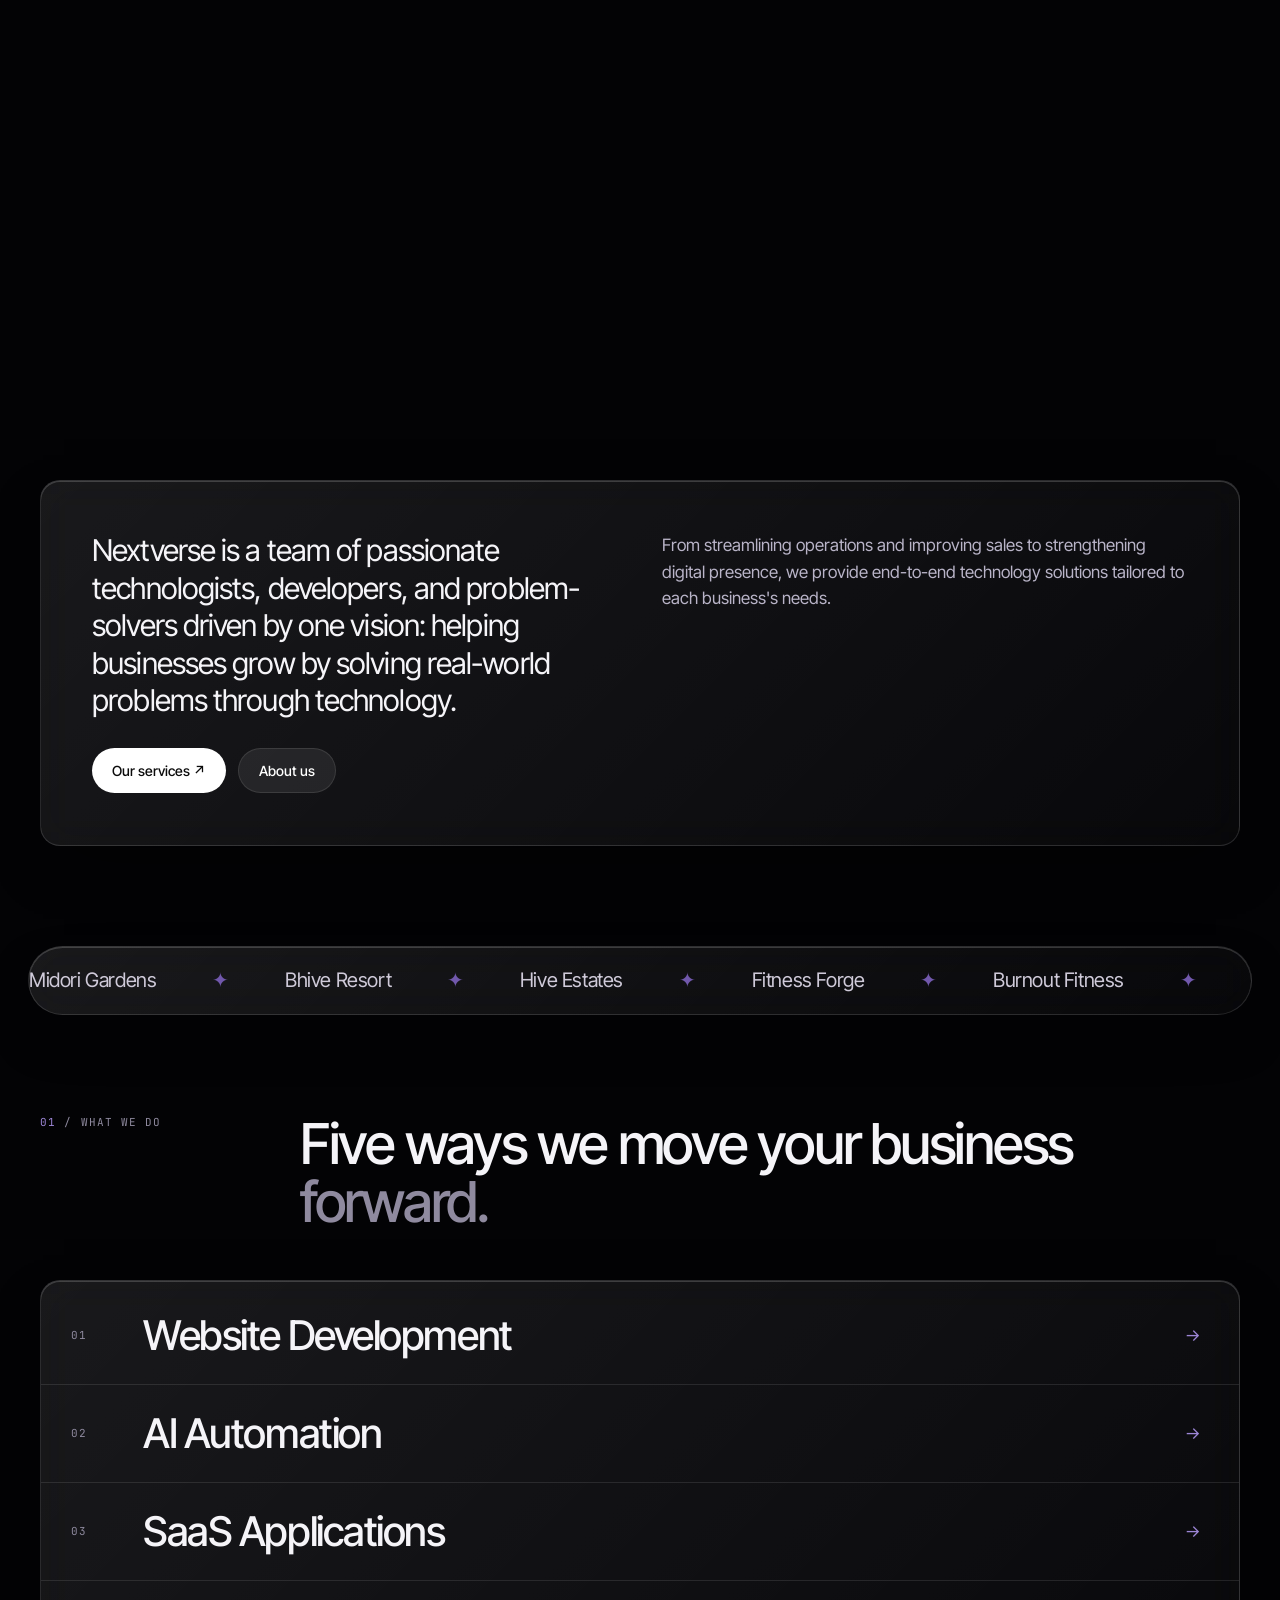
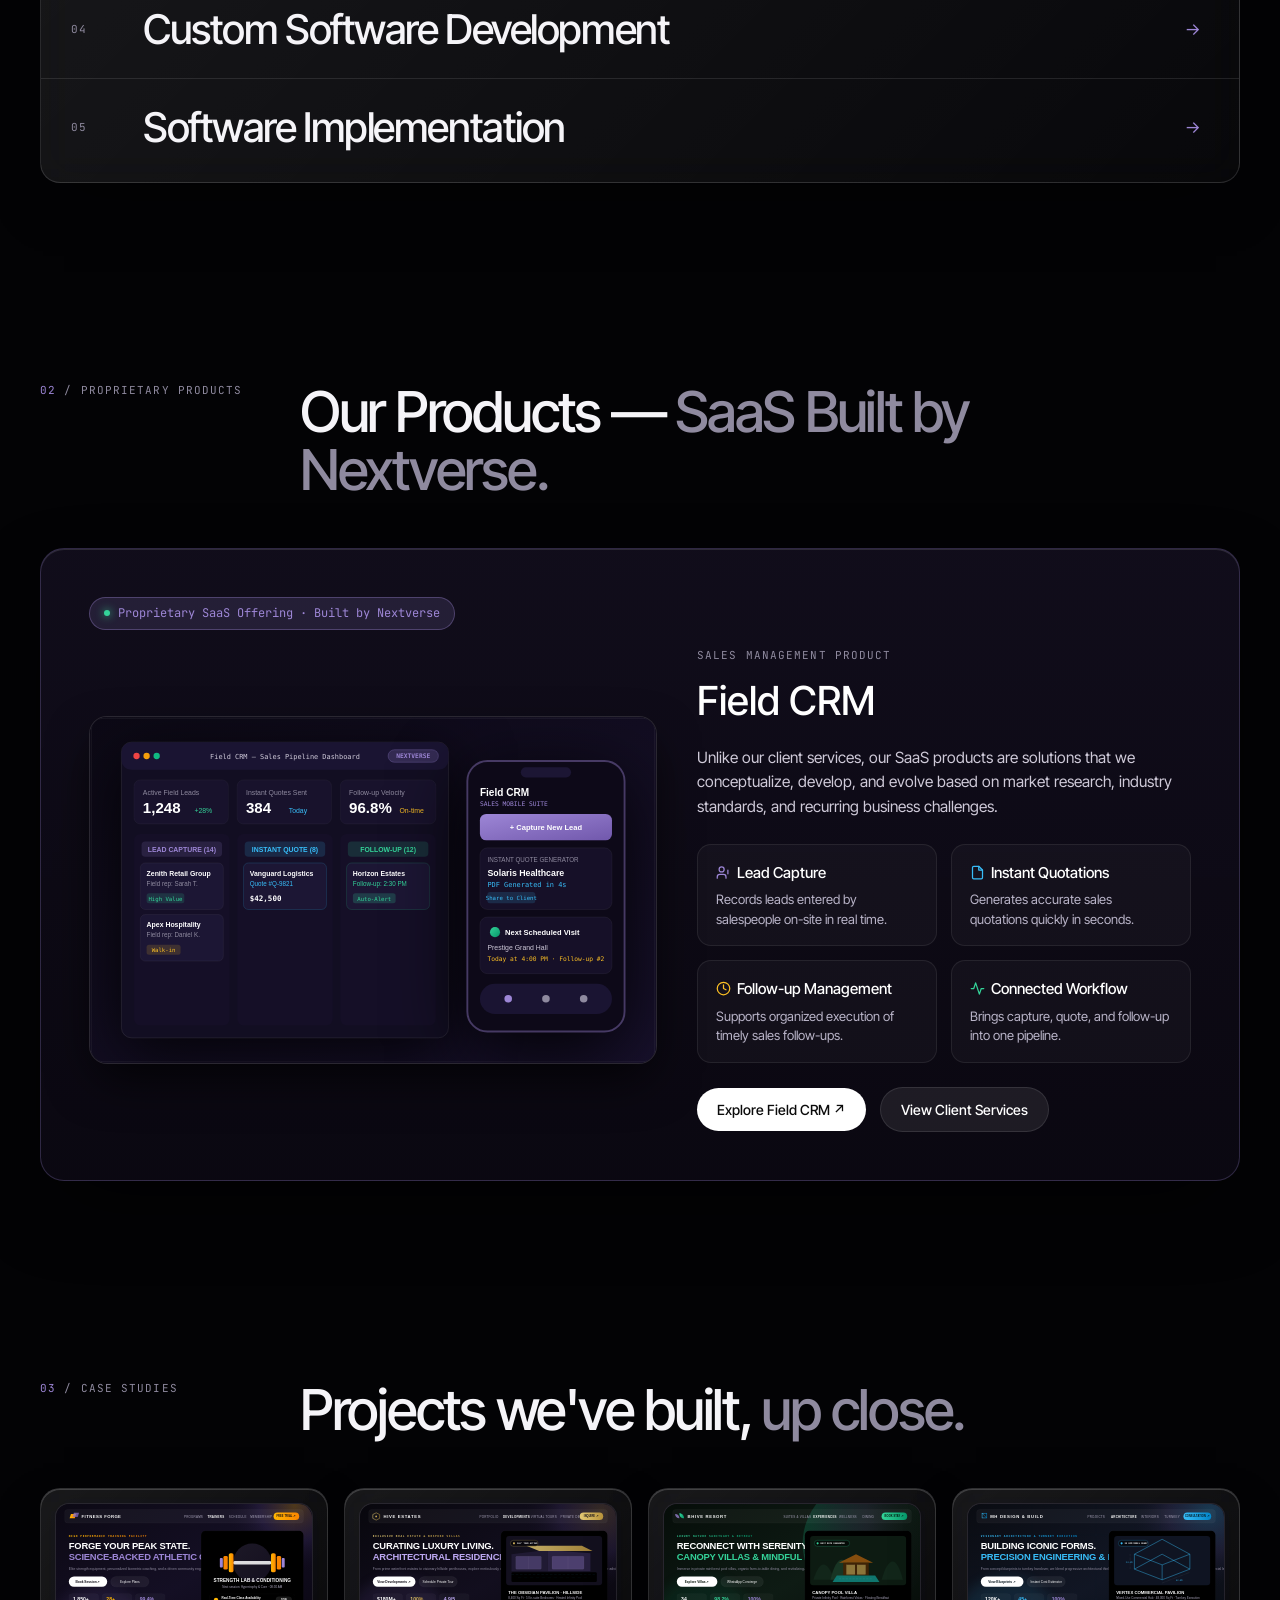
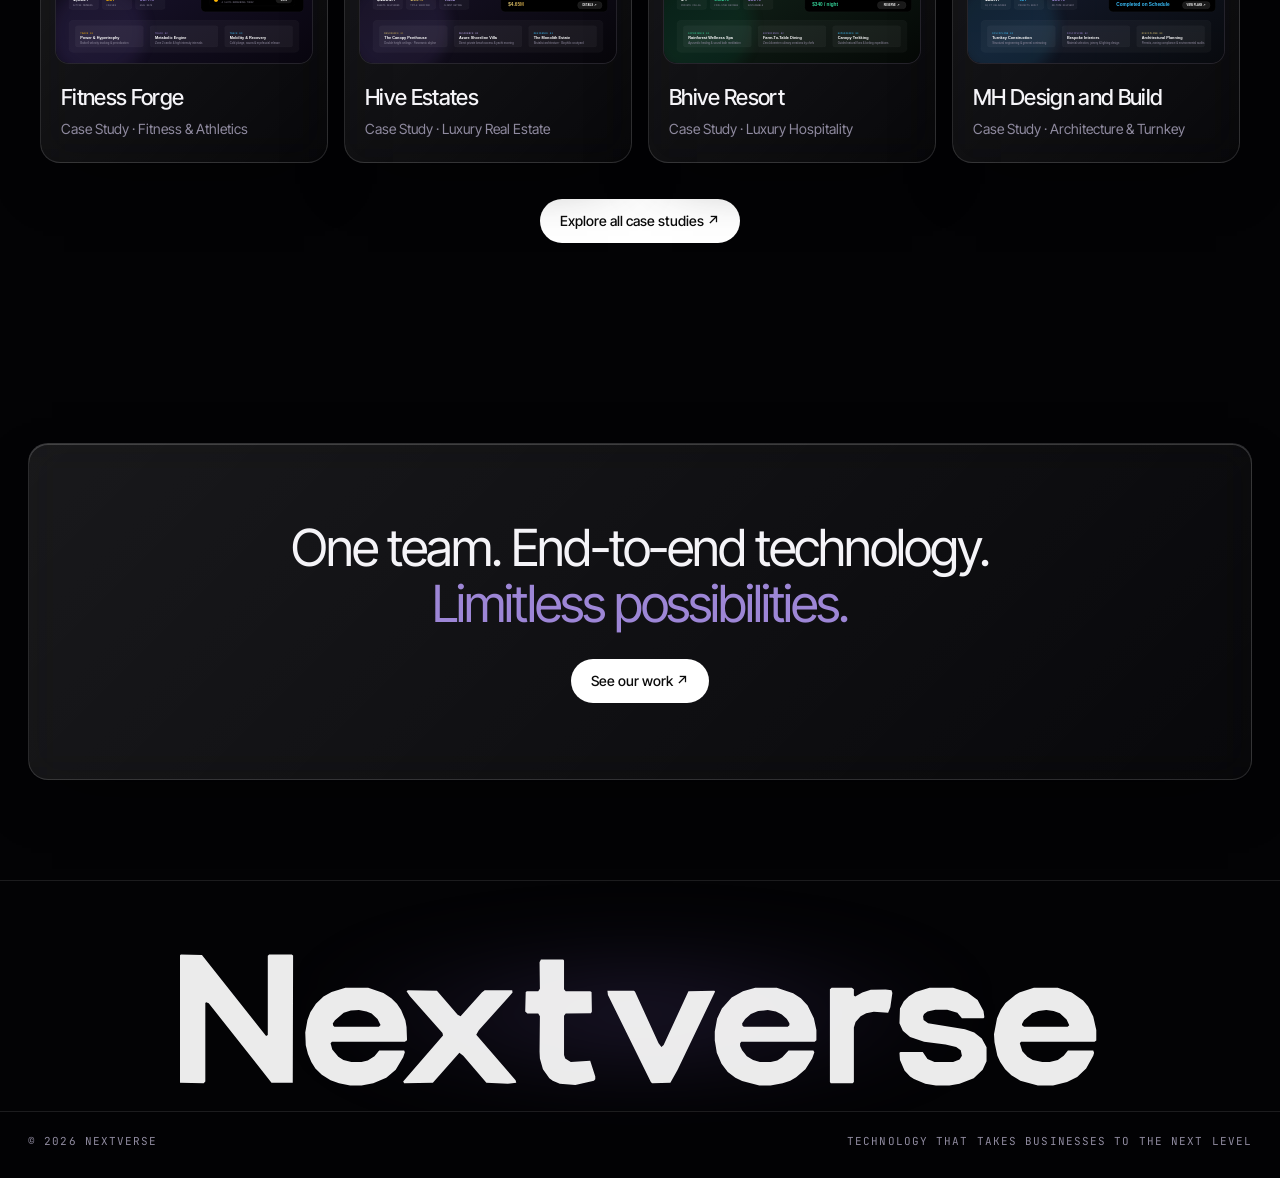
==== commit 0ca0caa5: "Update Nextverse site with latest live changes and case studies" ====
--- a/index.html
+++ b/index.html
@@ -1,11 +1,120 @@
 <!DOCTYPE html><html lang="en"><head><meta charset="utf-8"><meta name="viewport" content="width=device-width,initial-scale=1,viewport-fit=cover"><title>Nextverse — Technology That Takes Businesses to the Next Level</title><link rel="icon" href="data:,"><link href="https://fonts.googleapis.com/css2?family=Inter+Tight:wght@400;500;600&family=JetBrains+Mono&display=swap" rel="stylesheet"><link rel="stylesheet" href="style.css"><script defer src="three.min.js" onerror="var s=document.createElement('script');s.src='https://cdn.jsdelivr.net/npm/three@0.128.0/build/three.min.js';document.head.appendChild(s)"></script><script defer src="main.js"></script></head><body>
 <svg width="0" height="0" style="position:absolute"><defs><path id="lg" d="M668.2 84.8 668.5 87.2 694.0 139.0 694.8 139.5 705.5 139.2 709.8 131.5 732.0 85.2 731.5 84.8 716.2 85.0 701.5 116.8 700.2 118.0 698.5 115.8 684.5 85.2 683.8 84.8ZM549.2 85.0 551.2 88.0 570.5 109.8 570.8 111.2 547.2 138.5 547.8 139.5 564.8 139.2 580.5 121.5 582.8 123.2 596.5 139.2 609.2 139.8 614.2 139.2 613.8 137.8 590.5 110.8 592.0 108.2 612.0 85.8 611.8 84.5 595.5 84.5 593.8 85.8 581.2 99.8 579.5 99.0 567.2 84.8 550.0 84.5ZM836.5 84.5 833.0 84.0 824.2 84.2 819.2 85.8 815.0 88.2 814.2 87.5 814.2 83.8 813.0 83.0 801.0 83.0 800.0 83.8 800.0 138.8 800.5 139.5 813.5 139.5 814.2 138.8 814.2 106.5 815.2 103.2 818.2 99.8 821.5 98.0 826.0 97.2 834.5 97.8 835.8 94.5 837.0 86.0ZM920.8 83.0 912.2 85.8 909.8 87.2 904.0 92.0 901.2 96.0 899.0 101.0 897.2 110.5 897.5 115.2 899.2 123.2 900.8 126.8 903.8 131.2 907.5 134.8 912.8 138.0 923.2 140.8 932.2 140.8 940.5 138.8 946.5 135.8 951.8 130.8 956.0 123.2 956.5 121.5 956.0 120.2 941.0 120.2 938.5 123.2 935.0 125.8 930.2 127.0 925.8 127.0 920.2 125.8 917.0 123.8 914.0 120.5 912.5 115.8 913.2 115.0 956.8 115.0 957.8 114.2 957.8 108.0 956.0 100.0 953.0 94.0 950.0 90.5 943.2 85.8 935.0 83.0ZM913.8 104.5 915.0 102.2 919.8 98.0 923.5 96.8 928.2 96.2 932.5 96.8 936.2 98.0 940.2 101.8 941.8 105.2 940.8 106.0 915.0 106.0 913.8 105.2ZM850.8 85.5 846.8 88.0 843.8 91.0 841.5 95.2 841.2 104.0 843.2 108.5 847.5 112.2 855.8 115.0 868.5 116.5 874.8 118.0 877.5 120.0 878.2 123.2 876.8 125.5 873.0 127.0 862.0 127.0 857.8 125.2 855.0 121.0 841.8 121.0 841.2 121.5 841.5 125.8 844.2 132.0 847.5 135.5 849.8 137.0 856.5 139.8 862.8 140.8 870.8 140.8 876.8 139.8 885.2 136.5 890.5 131.5 892.8 126.5 892.8 118.2 890.0 113.0 885.5 109.5 880.0 107.5 858.2 104.0 855.5 102.0 855.2 99.8 855.8 98.5 857.8 97.0 862.5 96.0 869.5 96.0 875.5 97.8 878.2 101.0 891.0 101.0 891.5 100.5 891.0 96.8 887.5 90.2 881.5 85.8 873.0 83.0 859.0 83.0ZM755.8 83.0 748.5 85.0 741.8 88.8 736.0 95.2 733.2 101.2 731.8 108.8 731.8 114.2 733.0 121.5 735.8 128.0 739.5 132.8 744.0 136.2 748.0 138.2 758.2 140.8 764.8 140.8 772.0 139.5 776.5 138.0 780.0 136.0 785.5 131.2 789.5 124.8 790.8 121.2 790.2 120.2 775.5 120.2 771.8 124.2 768.8 126.0 765.0 127.0 758.5 127.0 754.5 125.8 750.8 123.5 748.0 120.0 746.8 117.5 746.8 115.8 747.5 115.0 791.0 115.0 792.0 114.0 792.0 108.0 790.5 101.0 786.8 93.5 782.8 89.2 778.2 86.2 768.5 83.0ZM748.0 104.2 749.8 101.5 753.2 98.5 757.5 96.8 763.2 96.2 768.0 97.0 771.5 98.8 774.5 101.5 776.0 104.0 776.0 105.2 775.0 106.0 749.0 106.0 748.2 105.5ZM513.0 83.0 504.8 85.5 500.0 88.2 495.5 92.5 492.2 97.5 490.5 102.0 489.2 109.5 489.5 117.0 490.8 122.2 492.8 127.0 495.2 130.8 499.0 134.5 504.2 137.8 509.2 139.5 515.8 140.8 522.5 140.8 529.5 139.5 537.2 136.2 542.8 131.5 547.2 124.2 548.2 121.2 547.8 120.2 533.0 120.2 530.2 123.5 526.2 126.0 522.5 127.0 516.5 127.0 511.8 125.8 508.8 123.8 505.2 119.5 504.2 115.8 505.0 115.0 548.2 115.0 549.5 114.0 549.2 106.2 548.5 102.2 546.0 96.2 543.5 92.5 540.2 89.2 535.5 86.0 526.5 83.0ZM505.5 104.2 506.8 102.2 512.0 97.8 516.2 96.5 521.0 96.2 525.5 97.0 528.5 98.2 532.0 101.5 533.8 105.0 532.8 106.0 506.5 106.0 505.8 105.5ZM628.8 66.2 628.0 67.8 628.2 83.5 627.2 85.0 620.5 85.0 619.8 85.5 619.5 97.0 620.8 98.2 627.2 98.2 628.2 99.8 628.0 120.8 628.2 124.8 630.0 131.2 633.8 136.5 635.8 138.0 640.0 139.8 649.2 140.5 660.2 138.0 661.0 137.2 661.0 135.5 658.0 126.2 646.5 127.0 643.2 124.8 642.5 122.8 642.5 99.5 643.5 98.2 658.5 98.0 659.0 97.0 658.8 85.5 658.0 85.0 643.5 85.0 642.5 83.8 642.5 66.8 642.0 66.2ZM415.5 63.2 414.8 64.0 415.0 139.2 429.0 139.5 430.0 138.5 430.0 92.0 430.5 91.5 432.0 92.2 469.2 139.2 481.8 139.2 482.0 63.8 481.2 63.2 467.8 63.2 467.0 64.0 467.0 111.0 466.0 111.5 428.0 63.5ZM411.8 16.0 327.5 15.8 269.8 60.0 245.2 80.0 240.0 83.5 233.2 86.8 224.5 88.8 156.5 88.8 155.8 89.8 155.8 137.8 157.0 138.8 224.2 139.0 234.2 138.2 248.8 135.5 259.0 131.5 264.5 128.8 273.2 123.0 407.8 19.8ZM261.2 16.5 260.5 15.8 181.2 15.8 172.0 17.0 159.0 20.8 151.0 25.2 132.5 39.5 24.0 126.0 9.5 138.2 10.2 138.8 89.2 138.8 172.0 71.8 177.2 68.5 188.8 64.2 199.8 62.2 260.5 62.0 261.2 61.2Z"/></defs></svg><div class="orbs"><i></i><i></i><i></i></div>
-<nav class="glass"><a href="index.html" aria-label="Nextverse"><svg class="lg " viewBox="0 12 965 132" role="img" aria-label="Nextverse"><use href="#lg"/></svg></a><ul><li><a href="index.html" class=on>Home</a></li><li><a href="services.html">Services</a></li><li><a href="work.html">Work</a></li><li><a href="about.html">About</a></li></ul><a class="btn" href="about.html#vision">Let's talk ↗</a></nav>
-<header class="hero"><div class="pin"><canvas id="gl"></canvas><div class="flat"><svg class="lg " viewBox="0 12 965 132" role="img" aria-label="Nextverse"><use href="#lg"/></svg></div><div class="hv"><svg class="lg wm" viewBox="415 60 545 84" role="img" aria-label="Nextverse"><use href="#lg"/></svg><span class="tg glass">Technology That Takes Businesses to the Next Level</span></div><h1 class="hl">Technology That Takes <b class="g">Businesses to the Next Level</b></h1><div class="cue lbl">Scroll ↓</div></div></header>
-<section class="show"><div class="pin" style="padding-top:104px"><h2 class="sh">Work that moves <span class="g">businesses forward.</span></h2><div class="stage"><div class="lap"><div class="base"></div><div class="lid"><div class="scr"><div class="strip"><img src="burnout-1.jpg" alt=""><img src="pai-1.jpg" alt=""><img src="pai-2.jpg" alt=""></div></div><div class="bk"><svg class="lg " viewBox="0 12 965 132" role="img" aria-label="Nextverse"><use href="#lg"/></svg></div></div></div></div></div></section>
+
+<nav class="glass"><a href="index.html" aria-label="Nextverse"><svg class="lg " viewBox="0 12 965 132" role="img" aria-label="Nextverse"><use href="#lg"/></svg></a><ul><li><a href="index.html" class=on>Home</a></li><li><a href="services.html">Services</a></li><li><a href="products.html">Products</a></li><li><a href="work.html">Work</a></li><li><a href="about.html">About</a></li><li><a href="contact.html">Contact</a></li></ul><div class="nav-acts"><a href="login.html" class="btn gl login-btn">Sign in</a><a class="btn" href="contact.html">Let's talk ↗</a></div></nav>
+
+<header class="hero">
+  <div class="pin">
+    <canvas id="gl"></canvas>
+    <div class="flat">
+      <svg class="lg mark-only" viewBox="0 12 420 132" role="img" aria-label="Nextverse icon"><use href="#lg"/></svg>
+    </div>
+    <div class="hv">
+      <svg class="lg wm" viewBox="415 60 545 84" role="img" aria-label="Nextverse"><use href="#lg"/></svg>
+      <span class="tg glass">Technology That Takes Businesses to the Next Level</span>
+    </div>
+    <h1 class="hl">Technology That Takes <b class="g">Businesses to the Next Level</b></h1>
+    <div class="cue lbl">Scroll ↓</div>
+  </div>
+</header>
+
+<section class="show"><div class="pin" style="padding-top:104px"><h2 class="sh">Work that moves <span class="g">businesses forward.</span></h2><div class="stage"><div class="lap"><div class="base"></div><div class="lid"><div class="scr"><div class="strip"><img src="burnout-1.jpg" alt="Burnout Fitness"><img src="pai-1.jpg" alt="Pai Convention"><img src="pai-2.jpg" alt="Ceremonies"></div></div><div class="bk"><svg class="lg " viewBox="0 12 965 132" role="img" aria-label="Nextverse"><use href="#lg"/></svg></div></div></div></div></div></section>
+
 <section class="wrap sec" style="padding-top:60px"><div class="glass panel rv"><div class="two"><p style="font-size:clamp(20px,2.4vw,30px);line-height:1.25;letter-spacing:-.03em;color:#f5f4f8">Nextverse is a team of passionate technologists, developers, and problem-solvers driven by one vision: helping businesses grow by solving real-world problems through technology.</p><p>From streamlining operations and improving sales to strengthening digital presence, we provide end-to-end technology solutions tailored to each business's needs.</p></div><div class="acts"><a class="btn" href="services.html">Our services ↗</a><a class="btn gl" href="about.html">About us</a></div></div></section>
-<div class="glass mq rv"><div><span>Midori Gardens</span><span>Bhive Resort</span><span>Fitness Forge</span><span>Burnout Fitness</span><span>Om Sai Enterprises</span><span>Fit for Tooth</span><span>MH Design and Build</span><span>Skin and Hair Solutions</span><span>Pai Convention</span><span>Midori Gardens</span><span>Bhive Resort</span><span>Fitness Forge</span><span>Burnout Fitness</span><span>Om Sai Enterprises</span><span>Fit for Tooth</span><span>MH Design and Build</span><span>Skin and Hair Solutions</span><span>Pai Convention</span></div></div>
-<section class="wrap sec"><div class="row"><div class="lbl"><b>01</b> / What we do</div><h2>Five ways we move your business <span class="g">forward.</span></h2></div><div class="glass sv rv"><a href="services.html"><span class="lbl">01</span><h3>Website Development</h3><em>→</em></a><a href="services.html"><span class="lbl">02</span><h3>AI Automation</h3><em>→</em></a><a href="services.html"><span class="lbl">03</span><h3>SaaS Applications</h3><em>→</em></a><a href="services.html"><span class="lbl">04</span><h3>Custom Software Development</h3><em>→</em></a><a href="services.html"><span class="lbl">05</span><h3>WhatsApp Automation &amp; Chatbots</h3><em>→</em></a></div></section>
-<section class="wrap sec"><div class="row"><div class="lbl"><b>02</b> / Selected work</div><h2>Projects we've built, <span class="g">up close.</span></h2></div><div class="grid3" style="grid-template-columns:1fr 1fr"><a class="glass tile tilt rv" href="work.html"><img src="pai-1.jpg" alt="Pai Convention Hall"><h4>Pai Convention Hall</h4><p>Website · Events</p></a><a class="glass tile tilt rv" href="work.html"><img src="burnout-1.jpg" alt="Burnout Fitness Studio"><h4>Burnout Fitness Studio</h4><p>Website · Fitness</p></a></div></section>
+
+<div class="glass mq rv"><div><span>Midori Gardens</span><span>Bhive Resort</span><span>Hive Estates</span><span>Fitness Forge</span><span>Burnout Fitness</span><span>Om Sai Enterprises</span><span>Fit for Tooth</span><span>MH Design and Build</span><span>Skin and Hair Solutions</span><span>Pai Convention</span><span>Midori Gardens</span><span>Bhive Resort</span><span>Hive Estates</span><span>Fitness Forge</span><span>Burnout Fitness</span><span>Om Sai Enterprises</span><span>Fit for Tooth</span><span>MH Design and Build</span><span>Skin and Hair Solutions</span><span>Pai Convention</span></div></div>
+
+<section class="wrap sec"><div class="row"><div class="lbl"><b>01</b> / What we do</div><h2>Five ways we move your business <span class="g">forward.</span></h2></div><div class="glass sv rv"><a href="services.html#svc-web"><span class="lbl">01</span><h3>Website Development</h3><em>→</em></a><a href="services.html#svc-ai"><span class="lbl">02</span><h3>AI Automation</h3><em>→</em></a><a href="services.html#svc-saas"><span class="lbl">03</span><h3>SaaS Applications</h3><em>→</em></a><a href="services.html#svc-custom"><span class="lbl">04</span><h3>Custom Software Development</h3><em>→</em></a><a href="services.html#svc-impl"><span class="lbl">05</span><h3>Software Implementation</h3><em>→</em></a></div></section>
+
+<!-- PRODUCTS SECTION: Completely Different Design from Services -->
+<section class="wrap sec" id="products">
+  <div class="row">
+    <div class="lbl"><b>02</b> / Proprietary Products</div>
+    <h2>Our Products — <span class="g">SaaS Built by Nextverse.</span></h2>
+  </div>
+
+  <div class="product-showcase-box rv">
+    <div class="product-badge">
+      <span class="dot"></span>
+      <span>Proprietary SaaS Offering · Built by Nextverse</span>
+    </div>
+
+    <div class="product-showcase-grid">
+      <div class="product-preview-wrap">
+        <img src="field-crm.svg" alt="Field CRM Sales Management Dashboard" class="fit-cover" style="width:100%;height:auto;display:block">
+      </div>
+
+      <div>
+        <div class="lbl">Sales Management Product</div>
+        <h3 style="font-size:clamp(26px,3.4vw,40px);font-weight:500;color:#fff;margin:8px 0 14px">Field CRM</h3>
+        <p style="color:#cfcad9;font-size:15.5px;line-height:1.6;margin-bottom:18px">Unlike our client services, our SaaS products are solutions that we conceptualize, develop, and evolve based on market research, industry standards, and recurring business challenges.</p>
+
+        <div class="product-caps-grid">
+          <div class="product-cap-card">
+            <h4>
+              <svg viewBox="0 0 24 24" width="15" height="15" fill="none" stroke="currentColor" stroke-width="2" stroke-linecap="round" stroke-linejoin="round" style="color:var(--v2)"><path d="M16 21v-2a4 4 0 0 0-4-4H6a4 4 0 0 0-4 4v2"/><circle cx="9" cy="7" r="4"/><line x1="19" y1="8" x2="19" y2="14"/></svg>
+              Lead Capture
+            </h4>
+            <p>Records leads entered by salespeople on-site in real time.</p>
+          </div>
+
+          <div class="product-cap-card">
+            <h4>
+              <svg viewBox="0 0 24 24" width="15" height="15" fill="none" stroke="currentColor" stroke-width="2" stroke-linecap="round" stroke-linejoin="round" style="color:#38bdf8"><path d="M14 2H6a2 2 0 0 0-2 2v16a2 2 0 0 0 2 2h12a2 2 0 0 0 2-2V8z"/><polyline points="14 2 14 8 20 8"/></svg>
+              Instant Quotations
+            </h4>
+            <p>Generates accurate sales quotations quickly in seconds.</p>
+          </div>
+
+          <div class="product-cap-card">
+            <h4>
+              <svg viewBox="0 0 24 24" width="15" height="15" fill="none" stroke="currentColor" stroke-width="2" stroke-linecap="round" stroke-linejoin="round" style="color:#fbbf24"><circle cx="12" cy="12" r="10"/><polyline points="12 6 12 12 16 14"/></svg>
+              Follow-up Management
+            </h4>
+            <p>Supports organized execution of timely sales follow-ups.</p>
+          </div>
+
+          <div class="product-cap-card">
+            <h4>
+              <svg viewBox="0 0 24 24" width="15" height="15" fill="none" stroke="currentColor" stroke-width="2" stroke-linecap="round" stroke-linejoin="round" style="color:#34d399"><polyline points="22 12 18 12 15 21 9 3 6 12 2 12"/></svg>
+              Connected Workflow
+            </h4>
+            <p>Brings capture, quote, and follow-up into one pipeline.</p>
+          </div>
+        </div>
+
+        <div style="display:flex;gap:14px;align-items:center;flex-wrap:wrap;margin-top:20px">
+          <a class="btn" href="products.html">Explore Field CRM ↗</a>
+          <a class="btn gl" href="services.html">View Client Services</a>
+        </div>
+      </div>
+    </div>
+  </div>
+</section>
+
+<section class="wrap sec"><div class="row"><div class="lbl"><b>03</b> / Case Studies</div><h2>Projects we've built, <span class="g">up close.</span></h2></div><div class="grid3" style="grid-template-columns:repeat(auto-fit,minmax(260px,1fr))"><a class="glass tile tilt rv" href="case-study-fitness-forge.html"><div class="svc-media ratio-16-10 hover-zoom"><img src="fitness-forge.svg" alt="Fitness Forge"></div><h4>Fitness Forge</h4><p>Case Study · Fitness &amp; Athletics</p></a><a class="glass tile tilt rv" href="case-study-hive-estates.html"><div class="svc-media ratio-16-10 hover-zoom"><img src="hive-estates.svg" alt="Hive Estates"></div><h4>Hive Estates</h4><p>Case Study · Luxury Real Estate</p></a><a class="glass tile tilt rv" href="case-study-bhive-resort.html"><div class="svc-media ratio-16-10 hover-zoom"><img src="bhive-resort.svg" alt="Bhive Resort"></div><h4>Bhive Resort</h4><p>Case Study · Luxury Hospitality</p></a><a class="glass tile tilt rv" href="case-study-mh-design.html"><div class="svc-media ratio-16-10 hover-zoom"><img src="mh-design.svg" alt="MH Design and Build"></div><h4>MH Design and Build</h4><p>Case Study · Architecture &amp; Turnkey</p></a></div><div style="text-align:center;margin-top:36px"><a class="btn" href="work.html">Explore all case studies ↗</a></div></section>
+
 <section class="sec"><div class="glass cta rv"><p>One team. End-to-end technology. <span>Limitless possibilities.</span></p><a class="btn" href="work.html">See our work ↗</a></div></section>
-<footer class="ft"><div class="wrap"><div class="ftop"><p class="big-cta">Let's build what's <span>next.</span></p><a class="btn" href="about.html#vision">Start a conversation ↗</a></div><ul class="flinks"><li><a href="index.html" class=on>Home</a></li><li><a href="services.html">Services</a></li><li><a href="work.html">Work</a></li><li><a href="about.html">About</a></li></ul></div><div class="fscene"><div class="word" aria-hidden="true"><span style="--i:0">NEXTVERSE</span><span style="--i:1">NEXTVERSE</span><span style="--i:2">NEXTVERSE</span><span style="--i:3">NEXTVERSE</span><span style="--i:4">NEXTVERSE</span><span style="--i:5">NEXTVERSE</span><span style="--i:6">NEXTVERSE</span><span style="--i:7">NEXTVERSE</span><span style="--i:8">NEXTVERSE</span></div></div><div class="fbot"><span class="lbl">© 2026 Nextverse</span><span class="lbl">Technology that takes businesses to the next level</span></div></footer></body></html>+
+<footer class="ft"><div class="wrap"><div class="fbrand"><svg class="lg footer-static-wm" viewBox="415 60 545 84" role="img" aria-label="Nextverse"><use href="#lg"/></svg></div></div><div class="fbot"><span class="lbl">© 2026 Nextverse</span><span class="lbl">Technology that takes businesses to the next level</span></div></footer>
+
+<nav class="mobile-dock" aria-label="Mobile navigation">
+  <a href="index.html" class="dock-item on">
+    <svg viewBox="0 0 24 24" fill="none" stroke="currentColor" stroke-width="2" stroke-linecap="round" stroke-linejoin="round"><path d="M3 10.5L12 3l9 7.5V20a1 1 0 0 1-1 1h-5v-6h-6v6H4a1 1 0 0 1-1-1z"/></svg>
+    <span>Home</span>
+  </a>
+  <a href="services.html" class="dock-item">
+    <svg viewBox="0 0 24 24" fill="none" stroke="currentColor" stroke-width="2" stroke-linecap="round" stroke-linejoin="round"><rect x="2" y="3" width="20" height="14" rx="2"/><line x1="8" y1="21" x2="16" y2="21"/><line x1="12" y1="17" x2="12" y2="21"/></svg>
+    <span>Services</span>
+  </a>
+  <a href="work.html" class="dock-item">
+    <svg viewBox="0 0 24 24" fill="none" stroke="currentColor" stroke-width="2" stroke-linecap="round" stroke-linejoin="round"><polygon points="12 2 2 7 12 12 22 7 12 2"/><polyline points="2 12 12 17 22 12"/><polyline points="2 17 12 22 22 17"/></svg>
+    <span>Work</span>
+  </a>
+  <a href="about.html" class="dock-item">
+    <svg viewBox="0 0 24 24" fill="none" stroke="currentColor" stroke-width="2" stroke-linecap="round" stroke-linejoin="round"><circle cx="12" cy="12" r="10"/><line x1="12" y1="16" x2="12" y2="12"/><line x1="12" y1="8" x2="12.01" y2="8"/></svg>
+    <span>About</span>
+  </a>
+</nav>
+
+</body></html>
--- a/style.css
+++ b/style.css
@@ -1,39 +1,180 @@
-:root{--bg:#030305;--fg:#f5f4f8;--mut:#8f8a9f;--v1:#7158ac;--v2:#9d86d6;--line:rgba(255,255,255,.1)}
+:root{
+  --bg:#030305;
+  --fg:#f5f4f8;
+  --mut:#8f8a9f;
+  --v1:#7158ac;
+  --v2:#9d86d6;
+  --line:rgba(255,255,255,.1);
+  --stand:340px;
+  --cone-w:520px;
+}
 *{box-sizing:border-box;margin:0}
 @view-transition{navigation:auto}
-html{scroll-behavior:auto}
-body{background:var(--bg);color:var(--fg);font:400 17px/1.55 'Inter Tight',Helvetica,Arial,sans-serif;-webkit-font-smoothing:antialiased;overflow-x:hidden}
+html{scroll-behavior:auto;-webkit-tap-highlight-color:transparent}
+body{
+  background:var(--bg);
+  color:var(--fg);
+  font:400 17px/1.55 'Inter Tight',Helvetica,Arial,sans-serif;
+  -webkit-font-smoothing:antialiased;
+  overflow-x:hidden;
+  position:relative;
+}
 a{color:inherit;text-decoration:none}
-.orbs{position:fixed;inset:0;z-index:-1;overflow:hidden}
+
+/* Glowing Ambient Orbs */
+.orbs{position:fixed;inset:0;z-index:-1;overflow:hidden;pointer-events:none}
 .orbs i{position:absolute;border-radius:50%;filter:blur(110px);opacity:.32;animation:fl 24s ease-in-out infinite alternate}
 .orbs i:nth-child(1){width:46vw;height:46vw;left:-12vw;top:-10vw;background:#4b3a80}
 .orbs i:nth-child(2){width:40vw;height:40vw;right:-10vw;top:30vh;background:#654ba6;animation-delay:-8s}
 .orbs i:nth-child(3){width:34vw;height:34vw;left:30vw;bottom:-18vw;background:#3b2b5a;animation-delay:-14s}
 @keyframes fl{to{transform:translate(6vw,8vh) scale(1.15)}}
-.glass{background:linear-gradient(135deg,rgba(255,255,255,.09),rgba(255,255,255,.025));backdrop-filter:blur(20px) saturate(150%);-webkit-backdrop-filter:blur(20px) saturate(150%);border:1px solid rgba(255,255,255,.13);box-shadow:inset 0 1px 0 rgba(255,255,255,.18),0 24px 60px -24px rgba(0,0,0,.7);border-radius:20px}
+
+/* Glass Surface Styling */
+.glass{
+  background:linear-gradient(135deg,rgba(255,255,255,.09),rgba(255,255,255,.025));
+  backdrop-filter:blur(20px) saturate(150%);
+  -webkit-backdrop-filter:blur(20px) saturate(150%);
+  border:1px solid rgba(255,255,255,.13);
+  box-shadow:inset 0 1px 0 rgba(255,255,255,.18),0 24px 60px -24px rgba(0,0,0,.7);
+  border-radius:20px;
+}
 .wrap{max-width:1200px;margin:0 auto;padding:0 28px}
 .lbl{font:11px 'JetBrains Mono',ui-monospace,monospace;letter-spacing:.1em;text-transform:uppercase;color:var(--mut)}
 .lbl b{color:var(--v2);font-weight:400}
 .lg{fill:#fff;display:block}
-nav{position:fixed;top:calc(14px + env(safe-area-inset-top,0px));left:50%;transform:translateX(-50%);z-index:50;width:min(1100px,calc(100% - 24px));display:flex;align-items:center;justify-content:space-between;padding:9px 10px 9px 22px;border-radius:99px}
+
+/* Top Navigation */
+nav.glass{
+  position:fixed;
+  top:calc(14px + env(safe-area-inset-top,0px));
+  left:50%;
+  transform:translateX(-50%);
+  z-index:50;
+  width:min(1100px,calc(100% - 24px));
+  display:flex;
+  align-items:center;
+  justify-content:space-between;
+  padding:9px 10px 9px 22px;
+  border-radius:99px;
+  transition:all .3s ease;
+}
 nav .lg{height:19px;width:auto}
-nav ul{display:flex;gap:4px;list-style:none;padding:0}
+nav ul{display:flex;gap:4px;list-style:none;padding:0;margin:0}
 nav ul a{display:block;padding:8px 16px;border-radius:99px;font-size:14px;color:#cfcad9;transition:.25s}
 nav ul a:hover,nav ul a.on{background:rgba(255,255,255,.1);color:#fff}
-.btn{display:inline-flex;gap:8px;align-items:center;background:#fff;color:#0b0b0b;padding:11px 20px;border-radius:99px;font-size:14px;font-weight:500;transition:.3s}
+.nav-acts{display:flex;gap:8px;align-items:center}
+.btn{
+  display:inline-flex;gap:8px;align-items:center;
+  background:#fff;color:#0b0b0b;padding:11px 20px;
+  border-radius:99px;font-size:14px;font-weight:500;
+  transition:.3s;border:none;cursor:pointer;text-align:center;justify-content:center;
+}
 .btn:hover{background:var(--v2);color:#fff;transform:translateY(-2px)}
 .btn.gl{background:rgba(255,255,255,.08);color:#fff;border:1px solid var(--line)}
-/* hero */
-.hero{height:280vh;position:relative}.show{height:300vh;position:relative}
-.pin{position:sticky;top:0;height:100vh;overflow:hidden;display:flex;flex-direction:column;align-items:center;padding-top:104px}
+.btn.gl:hover{background:rgba(255,255,255,.16);color:#fff}
+
+/* Hero Section (Laptop Interface: 280vh Pinned Animation) */
+.hero{height:280vh;position:relative}
+.show{height:300vh;position:relative}
+.pin{
+  position:sticky;
+  top:0;
+  height:100vh;
+  overflow:hidden;
+  display:flex;
+  flex-direction:column;
+  align-items:center;
+  padding-top:104px;
+}
+.hero .pin{
+  padding:0;
+  display:block;
+  background:transparent;
+}
+.hero .pin:before{
+  content:"";
+  position:absolute;
+  inset:0;
+  pointer-events:none;
+  background:radial-gradient(ellipse 70% 50% at 50% 45%, rgba(113,88,172,.18), transparent 75%);
+  z-index:0;
+}
+.hero #gl{position:absolute;inset:0;width:100%;height:100%}
+
+/* Flat Fallback Logo (Shows ONLY the geometric mark above, NEVER duplicates wordmark) */
+.flat{
+  position:absolute;
+  inset:0;
+  display:grid;
+  place-items:center;
+  pointer-events:none;
+  transition:opacity .4s ease;
+}
+.flat .mark-only{
+  width:min(44vw,360px);
+  height:auto;
+  transform:translateY(-44%);
+}
+.gl-on .flat, html.gl-on .flat, body.gl-on .flat{
+  display:none !important;
+  opacity:0 !important;
+}
+
+/* Hero Wordmark & Subtitle Pill */
+.hv{
+  position:absolute;
+  left:0;
+  right:0;
+  top:66%;
+  display:flex;
+  flex-direction:column;
+  align-items:center;
+  gap:24px;
+  pointer-events:none;
+}
+.hv .wm{
+  width:min(52vw,600px);
+  height:auto;
+  opacity:0;
+  animation:rise2 1.2s 1.1s forwards;
+}
+.tg{
+  padding:9px 22px;
+  font-size:14px;
+  border-radius:99px;
+  color:#d8d3e6;
+  opacity:0;
+  animation:rise2 1.2s 1.5s forwards;
+  text-align:center;
+}
+
+.hl{
+  position:absolute;
+  left:50%;
+  top:50%;
+  width:min(92vw,1100px);
+  transform:translate(-50%,-40%);
+  opacity:0;
+  font-size:clamp(34px,5.8vw,84px);
+  text-align:center;
+}
+.cue{
+  position:absolute;
+  bottom:28px;
+  left:50%;
+  transform:translateX(-50%);
+  opacity:0;
+  animation:rise2 1s 2s forwards;
+}
+
+/* Headings & Text */
 h1{font-size:clamp(36px,6vw,84px);line-height:1;letter-spacing:-.045em;font-weight:500;text-align:center}
-.g{color:var(--mut);font-weight:inherit}
-.ln{display:block;overflow:hidden;padding-bottom:.1em}
-.ln>span{display:inline-block;transform:translateY(115%);animation:rise 1.2s cubic-bezier(.2,.8,.2,1) forwards;animation-delay:calc(var(--i)*.14s + .2s)}
-@keyframes rise{to{transform:none}}
-.chips{display:flex;gap:8px;margin-top:20px;flex-wrap:wrap;justify-content:center;opacity:0;animation:rise2 1s .9s forwards}
+h2{font-size:clamp(30px,4.4vw,58px);line-height:1.04;letter-spacing:-.04em;font-weight:500;max-width:15em}
+h2 .g,.g{color:var(--mut);font-weight:inherit}
+.sh{text-align:center;max-width:none;font-size:clamp(30px,4.6vw,62px)}
 @keyframes rise2{to{opacity:1}}
-.chips span{padding:7px 15px;font-size:13px;border-radius:99px;color:#d8d3e6}
+
+/* 3D Laptop Scroll Scene (Laptop Interface) */
 .stage{position:relative;flex:1;width:100%;perspective:2200px;display:flex;justify-content:center;align-items:flex-start;margin-top:34px}
 .lap{--w:min(680px,82vw,calc((100vh - 340px)*1.55));--h:calc(var(--w)*.625);position:relative;width:var(--w);height:var(--h);transform-style:preserve-3d;transform:rotateX(-22deg)}
 .lid{position:absolute;inset:0;transform-origin:50% 100%;transform:rotateX(var(--a,-88deg));transform-style:preserve-3d}
@@ -44,11 +185,10 @@
 .strip{will-change:transform}.strip img{display:block;width:100%}
 .base{position:absolute;left:-4%;top:100%;width:108%;height:calc(var(--h)*.64);transform-origin:50% 0;transform:rotateX(90deg);background:linear-gradient(180deg,#2e293b,#14111b);border-radius:0 0 24px 24px;border:1px solid rgba(255,255,255,.14)}
 .base:after{content:"";position:absolute;inset:12% 9% 34%;border-radius:8px;background:repeating-linear-gradient(90deg,rgba(255,255,255,.08) 0 22px,transparent 22px 26px),#0a0810}
-/* sections */
+
+/* Sections */
 .sec{padding:100px 0;position:relative}
 .row{display:grid;grid-template-columns:220px 1fr;gap:40px;margin-bottom:48px}
-h2{font-size:clamp(30px,4.4vw,58px);line-height:1.04;letter-spacing:-.04em;font-weight:500;max-width:15em}
-h2 .g{display:inline}
 .panel{padding:clamp(26px,4vw,52px)}
 .two{display:grid;grid-template-columns:1fr 1fr;gap:44px;color:#b9b4c8}
 .acts{display:flex;gap:12px;flex-wrap:wrap;margin-top:28px}
@@ -56,6 +196,8 @@
 .mq div{display:flex;gap:56px;width:max-content;animation:mq 34s linear infinite;font-size:20px;letter-spacing:-.02em;color:#cfcad9}
 .mq span:after{content:"✦";margin-left:56px;color:var(--v1)}
 @keyframes mq{to{transform:translateX(-50%)}}
+
+/* Services List Links */
 .sv a{display:grid;grid-template-columns:56px 1fr 24px;align-items:center;gap:16px;padding:26px 30px;border-radius:0;border:0;border-bottom:1px solid var(--line);transition:.35s}
 .sv{padding:6px 0;overflow:hidden}
 .sv a:last-child{border-bottom:0}
@@ -63,6 +205,8 @@
 .sv h3{font-size:clamp(24px,3.2vw,42px);font-weight:500;letter-spacing:-.035em;line-height:1.1}
 .sv a:hover h3{color:var(--v2)}
 .sv em{font-style:normal;color:var(--v2);transition:.3s}.sv a:hover em{transform:translateX(6px)}
+
+/* Grid3 & Cards */
 .grid3{display:grid;grid-template-columns:repeat(3,1fr);gap:16px}
 .card{padding:28px;min-height:230px;display:flex;flex-direction:column;justify-content:space-between;transition:transform .2s ease-out,background .3s;position:relative;overflow:hidden;--gx:50%;--gy:50%}
 .card:before{content:"";position:absolute;inset:0;background:radial-gradient(circle at var(--gx) var(--gy),rgba(157,134,214,.22),transparent 55%);opacity:0;transition:.3s}
@@ -73,13 +217,15 @@
 .tile img{display:block;width:100%;border-radius:12px;aspect-ratio:16/10;object-fit:cover;object-position:top}
 .tile h4{font-size:22px;font-weight:500;margin:16px 6px 4px;letter-spacing:-.03em}
 .tile p{margin:0 6px 8px;font-size:14px;color:var(--mut)}
+
 .phead{padding:170px 0 30px}
-.phead h1{text-align:left;max-width:12em;font-size:clamp(40px,7vw,100px)}
-.phead p{color:#b9b4c8;max-width:36em;margin-top:22px}
+.phead h1{text-align:left;max-width:14em;font-size:clamp(38px,6.5vw,94px)}
+.phead p{color:#b9b4c8;max-width:38em;margin-top:22px;font-size:18px}
 .cta{padding:clamp(36px,6vw,80px);text-align:center;margin:0 28px}
 .cta p{font-size:clamp(24px,4vw,52px);letter-spacing:-.04em;line-height:1.08;max-width:16em;margin:0 auto 28px}
 .cta p span{color:var(--v2)}
-/* work 3D */
+
+/* 3D Showcase & Projects */
 .proj{display:grid;grid-template-columns:1.3fr 1fr;gap:56px;align-items:center;margin-top:60px}
 .proj.rev{grid-template-columns:1fr 1.3fr}.proj.rev .scene{order:2}
 .scene{perspective:1600px;padding:30px 24px 46px}
@@ -100,30 +246,1225 @@
 .rv{opacity:0;transform:translateY(46px) rotateX(10deg)}
 .rv.in{opacity:1;transform:none;transition:opacity .9s,transform 1s cubic-bezier(.2,.8,.2,1);transition-delay:var(--d,0s)}
 .tilt.rv.in{transition:opacity .9s,transform .2s ease-out}
-@media(max-width:820px){.row,.proj,.proj.rev,.two,.grid3{grid-template-columns:1fr}.row{gap:16px}.proj.rev .scene{order:0}.sec{padding:64px 0}nav .btn{display:none}nav ul a{padding:8px 11px;font-size:13px}nav{padding-left:16px}.sv a{padding:20px 16px}}
-@media(prefers-reduced-motion:reduce){*{animation:none!important;transition:none!important}.ln>span,.chips{transform:none;opacity:1}.rv{opacity:1;transform:none}.orbs i{animation:none}}
-
-.hero .pin{padding:0;display:block;background:linear-gradient(90deg,rgba(113,88,172,.92) 0,rgba(59,43,90,.5) 13%,transparent 34%,transparent 66%,rgba(59,43,90,.5) 87%,rgba(113,88,172,.92) 100%),#020204}
-.hero #gl{position:absolute;inset:0;width:100%;height:100%}
-.flat{position:absolute;inset:0;display:grid;place-items:center}.flat .lg{width:min(70vw,800px)}.gl-on .flat{display:none}
-.hv{position:absolute;left:0;right:0;top:66%;display:flex;flex-direction:column;align-items:center;gap:26px;pointer-events:none}
-.hv .wm{width:min(52vw,600px);height:auto;opacity:0;animation:rise2 1.2s 1.1s forwards}
-.tg{padding:9px 20px;font-size:14px;border-radius:99px;color:#d8d3e6;opacity:0;animation:rise2 1.2s 1.5s forwards;text-align:center}
-.hl{position:absolute;left:50%;top:50%;width:min(92vw,1100px);transform:translate(-50%,-40%);opacity:0;font-size:clamp(34px,5.8vw,84px)}
-.cue{position:absolute;bottom:28px;left:50%;transform:translateX(-50%);opacity:0;animation:rise2 1s 2s forwards}
-.sh{text-align:center;max-width:none;font-size:clamp(30px,4.6vw,62px)}
-.dbg{position:fixed;left:12px;bottom:12px;z-index:99;background:#400;color:#fff;font:12px monospace;padding:8px 10px;border-radius:6px}
-
-footer.ft{position:relative;padding:90px 0 0;overflow:hidden}
-.ftop{display:flex;justify-content:space-between;align-items:flex-end;gap:24px;flex-wrap:wrap}
-.big-cta{font-size:clamp(34px,5.4vw,76px);letter-spacing:-.045em;line-height:1;font-weight:500;max-width:11em}
-.big-cta span{color:var(--v2)}
-.flinks{display:flex;gap:30px;list-style:none;padding:26px 0 0;margin-top:46px;border-top:1px solid var(--line);font-size:15px;color:#cfcad9;flex-wrap:wrap}
-.flinks a{position:relative}.flinks a:after{content:"";position:absolute;left:0;bottom:-4px;height:1px;width:0;background:var(--v2);transition:.35s}.flinks a:hover:after{width:100%}
-.fscene{perspective:1100px;margin-top:34px;height:clamp(150px,22vw,330px);display:flex;justify-content:center;align-items:flex-end;position:relative}
-.fscene:before{content:"";position:absolute;left:50%;bottom:-35%;width:90%;height:95%;transform:translateX(-50%);background:radial-gradient(ellipse,rgba(113,88,172,.6),transparent 65%);filter:blur(44px)}
-.word{display:grid;transform-style:preserve-3d;transform-origin:50% 100%;font-size:clamp(66px,17.2vw,270px);font-weight:600;letter-spacing:-.055em;line-height:.9;white-space:nowrap;position:relative}
-.word span{grid-area:1/1;transform:translateZ(calc(var(--i)*-9px));color:hsl(262 42% calc(36% - var(--i)*2.6%));padding:0 .04em}
-.word span:first-child{background:linear-gradient(100deg,#fff 0%,#cdbdf5 38%,#9d86d6 58%,#fff 100%);background-size:220% 100%;-webkit-background-clip:text;background-clip:text;color:transparent;animation:shine 7s linear infinite}
-@keyframes shine{to{background-position:-220% 0}}
+
+/* Case Studies Metrics & Work Grid */
+.metrics-row{display:flex;gap:12px;margin:20px 0 24px;flex-wrap:wrap}
+.metric-chip{padding:10px 16px;border-radius:12px;background:rgba(255,255,255,.05);border:1px solid var(--line);display:flex;flex-direction:column;gap:2px}
+.metric-chip b{font-size:18px;color:#fff;font-weight:600}
+.metric-chip span{font-size:10px;font-family:'JetBrains Mono',monospace;color:var(--mut);letter-spacing:.08em}
+
+.work-grid{display:grid;grid-template-columns:repeat(2,1fr);gap:18px;margin-top:40px}
+.work-card{padding:28px;border-radius:18px;display:flex;flex-direction:column;justify-content:space-between;transition:transform .25s ease,border-color .25s ease}
+.work-card:hover{transform:translateY(-3px);border-color:rgba(157,134,214,.4)}
+.work-card h4{font-size:22px;font-weight:500;margin-bottom:10px;color:#fff}
+.work-card p{color:#a9a4ba;font-size:14.5px;line-height:1.5;margin:0 0 16px}
+
+/* Flexible Image System for Services & Sub-Services */
+.svc-media,.sub-media,.media-frame{
+  position:relative;width:100%;border-radius:14px;
+  overflow:hidden;background:rgba(14,11,22,.6);
+  border:1px solid rgba(255,255,255,.1);
+  display:flex;align-items:center;justify-content:center;
+}
+.ratio-16-9{aspect-ratio:16/9}
+.ratio-16-10{aspect-ratio:16/10}
+.ratio-4-3{aspect-ratio:4/3}
+.ratio-1-1{aspect-ratio:1/1}
+.ratio-21-9{aspect-ratio:21/9}
+.ratio-auto{aspect-ratio:auto}
+.svc-media img,.sub-media img,.media-frame img,.img-flexible{
+  display:block;width:100%;height:100%;
+  object-fit:var(--img-fit,cover);
+  object-position:var(--img-pos,center);
+  transition:transform .5s cubic-bezier(.2,.8,.2,1),filter .4s ease;
+}
+.fit-cover{--img-fit:cover}
+.fit-contain{--img-fit:contain;background:rgba(8,6,14,.9)}
+.fit-top{--img-pos:top center}
+.hover-zoom:hover img{transform:scale(1.04)}
+.svc-block{margin-top:72px;padding-top:54px;border-top:1px solid var(--line)}
+.svc-block-grid{display:grid;grid-template-columns:1.15fr 1fr;gap:48px;align-items:center}
+.svc-block-grid.rev{grid-template-columns:1fr 1.15fr}
+.svc-block-grid.rev .svc-block-media{order:2}
+.svc-block-media{position:relative}
+.svc-block-media .win{border-radius:14px}
+.sub-section-title{font-size:12px;font-family:'JetBrains Mono',monospace;letter-spacing:.12em;text-transform:uppercase;color:var(--v2);margin:26px 0 14px}
+.sub-grid{display:grid;grid-template-columns:repeat(2,1fr);gap:16px;margin-top:18px}
+.sub-card{padding:20px;border-radius:14px;display:flex;flex-direction:column;justify-content:space-between;transition:transform .25s ease,border-color .25s ease}
+.sub-card:hover{transform:translateY(-3px);border-color:rgba(157,134,214,.35)}
+.sub-card h4{font-size:17px;font-weight:500;margin-bottom:6px;color:#fff}
+.sub-card p{font-size:13.5px;color:#a9a4ba;line-height:1.45;margin:0}
+.sub-media{margin-bottom:12px;border-radius:8px}
+.media-badges{display:flex;gap:8px;flex-wrap:wrap;margin-top:14px}
+.media-badges span{font-size:11px;font-family:'JetBrains Mono',monospace;padding:4px 10px;border-radius:99px;background:rgba(255,255,255,.05);border:1px solid var(--line);color:#d8d3e6}
+
+/* Quick Jump Service Anchors */
+.svc-nav-strip{display:flex;gap:10px;flex-wrap:wrap;margin:32px 0 54px;padding:12px 16px;border-radius:99px}
+.svc-nav-pill{padding:8px 18px;border-radius:99px;font-size:13px;color:#cfcad9;border:1px solid var(--line);background:rgba(255,255,255,.04);transition:.25s}
+.svc-nav-pill:hover{background:rgba(255,255,255,.14);color:#fff;border-color:var(--v2)}
+
+/* About Page 3D Stage & Differentiated Sections */
+.about-3d-stage{
+  position:relative;border-radius:24px;overflow:hidden;
+  min-height:460px;height:clamp(440px,50vw,580px);
+  display:flex;flex-direction:column;align-items:center;justify-content:flex-end;
+  padding-bottom:44px;
+  background:radial-gradient(circle at 50% 36%,rgba(113,88,172,.34),rgba(8,6,14,.92) 72%),#040307;
+  border:1px solid rgba(255,255,255,.14);
+  box-shadow:0 40px 100px -20px rgba(113,88,172,.38),inset 0 1px 0 rgba(255,255,255,.2);
+  margin-top:20px;cursor:grab;
+}
+.about-3d-stage:active{cursor:grabbing}
+.about-3d-canvas-wrap{position:absolute;inset:0;width:100%;height:100%}
+#about-gl{display:block;width:100%;height:100%}
+.about-3d-overlay{position:relative;z-index:3;display:flex;flex-direction:column;align-items:center;gap:18px;pointer-events:none;text-align:center}
+.about-3d-overlay .wm{width:min(44vw,420px);height:auto;fill:#fff;filter:drop-shadow(0 12px 36px rgba(0,0,0,.7))}
+.about-3d-hint{position:absolute;top:20px;right:22px;z-index:4;padding:6px 14px;border-radius:99px;background:rgba(255,255,255,.06);border:1px solid var(--line);font-size:11px}
+
+.stats-strip{display:grid;grid-template-columns:repeat(4,1fr);gap:16px;margin-top:28px}
+.stat-box{padding:26px 22px;border-radius:18px;display:flex;flex-direction:column;justify-content:space-between;gap:6px}
+.stat-box b{font-size:clamp(32px,3.8vw,48px);font-weight:600;line-height:1;color:#fff;letter-spacing:-.03em}
+.stat-box .stat-lbl{font-size:14px;font-weight:500;color:var(--fg);margin-top:4px}
+.stat-box p{font-size:12.5px;color:var(--mut);line-height:1.45;margin:0}
+
+.pillars-grid{display:grid;grid-template-columns:repeat(2,1fr);gap:20px;margin-top:28px}
+.pillar-card{padding:30px;border-radius:18px;display:flex;flex-direction:column;justify-content:space-between;transition:transform .25s ease,border-color .25s ease}
+.pillar-card:hover{transform:translateY(-3px);border-color:rgba(157,134,214,.4)}
+.pillar-card h3{font-size:22px;font-weight:500;margin:12px 0 8px;color:#fff}
+.pillar-card p{color:#a9a4ba;font-size:14.5px;line-height:1.5;margin:0}
+
+.process-grid{display:grid;grid-template-columns:repeat(4,1fr);gap:16px;margin-top:28px}
+.process-card{padding:24px;border-radius:16px;display:flex;flex-direction:column;justify-content:space-between;transition:transform .25s ease,border-color .25s ease}
+.process-card:hover{transform:translateY(-3px);border-color:rgba(157,134,214,.35)}
+.process-card .lbl{margin-bottom:12px;color:var(--v2)}
+.process-card h4{font-size:18px;font-weight:500;margin-bottom:8px;color:#fff}
+.process-card p{font-size:13.5px;color:#a9a4ba;line-height:1.45;margin:0}
+
+/* Lamp Login styles */
+.lamp-stage{position:relative;z-index:1;width:100%;max-width:64rem;padding:2rem 1.5rem;display:flex;flex-direction:column;align-items:center;gap:1.5rem}
+@media(min-width:768px){.lamp-stage{flex-direction:row;justify-content:space-between;padding:2rem 4rem}}
+.lamp{position:relative;width:18rem;max-width:100%;display:flex;flex-direction:column;align-items:center;flex:none}
+.head{position:relative;z-index:2;display:flex;flex-direction:column;align-items:center;background:none;border:0;padding:0;cursor:pointer}
+.head:focus-visible{outline:2px solid #fbbf24;outline-offset:6px;border-radius:8px}
+.glow{position:absolute;top:20px;left:50%;width:260px;height:140px;margin-left:-130px;border-radius:50%;background:rgba(251,191,36,.7);filter:blur(45px);opacity:0;transition:opacity .7s;pointer-events:none;z-index:-1}
+.shade{width:160px;height:112px;clip-path:polygon(24% 0, 76% 0, 100% 100%, 0 100%);background:linear-gradient(180deg,#2e2b27,#201d19 50%,#121110);transition:background .7s}
+.rim{width:144px;height:12px;margin-top:-4px;border-radius:9999px;background:#171717;transition:background .5s,box-shadow .5s}
+.chain-wrap{position:absolute;left:36%;top:112px;padding:12px}
+.chain{display:flex;flex-direction:column;align-items:center;transform-origin:top;pointer-events:none}
+.chain .link{width:2px;height:56px;background:linear-gradient(180deg,#737373,#d4d4d4,#fde68a)}
+.chain .knob{width:12px;height:16px;border-radius:9999px;border:1px solid rgba(253,230,138,.4);background:linear-gradient(135deg,#fcd34d,#b45309);transition:transform .2s}
+.head:hover .knob{transform:scale(1.25)}
+@keyframes pull{0%,100%{transform:translateY(0)}50%{transform:translateY(16px)}}
+.chain.pulled{animation:pull .35s cubic-bezier(.4,0,.2,1)}
+.cone{position:absolute;z-index:1;left:50%;top:116px;width:var(--cone-w);height:calc(var(--stand) + 40px);margin-left:calc(var(--cone-w)/-2);pointer-events:none;transform-origin:top;filter:blur(4px);clip-path:polygon(35% 0, 65% 0, 100% 100%, 0 100%);background:linear-gradient(180deg,rgba(254,243,199,.55) 0%,rgba(251,191,36,.22) 35%,rgba(245,158,11,.05) 75%,transparent 100%);opacity:0;transform:scale(.95);transition:opacity .7s,transform .7s}
+.stand{width:10px;height:var(--stand);background:linear-gradient(90deg,#404040,#737373,#262626)}
+.lamp .base{position:relative;left:auto;top:auto;width:144px;height:16px;border-radius:9999px 9999px 0 0;background:linear-gradient(0deg,#171717,#404040 50%,#525252);transform:none}
+.card-wrap{position:relative;width:100%;max-width:24rem;margin-left:auto;margin-right:auto}
+@media(min-width:768px){.card-wrap{margin-right:0}}
+#login-card{border-radius:1rem;border:1px solid rgba(255,255,255,.1);padding:2rem;position:relative;background:rgba(10,10,12,.4);backdrop-filter:blur(24px);-webkit-backdrop-filter:blur(24px);opacity:.1;transform:translateY(12px);filter:blur(3px);pointer-events:none;transition:opacity .7s ease-out,transform .7s ease-out,filter .7s ease-out,background .7s}
+#hint{position:absolute;inset:0;display:flex;align-items:center;justify-content:center;font-size:.8rem;color:#a3a3a3;pointer-events:none;transition:opacity .5s}
+body.lamp-on #ambient,body.lamp-on .glow{opacity:1}
+body.lamp-on .cone{opacity:1;transform:scale(1)}
+body.lamp-on .shade{background:linear-gradient(180deg,#ffeed2,#fcd34d 50%,#d97706)}
+body.lamp-on .rim{background:#fef3c7;box-shadow:0 0 35px #fde68a}
+body.lamp-on #login-card{opacity:1;transform:none;filter:none;pointer-events:auto;background:rgba(23,23,23,.75);box-shadow:0 20px 50px rgba(0,0,0,.6),0 0 30px rgba(251,191,36,.06)}
+body.lamp-on #hint{opacity:0}
+.lamp-badge{font-size:11px;font-weight:600;letter-spacing:.12em;text-transform:uppercase;color:rgba(251,191,36,.85)}
+.lamp-serif{font-family:'Playfair Display',Georgia,serif}
+.lamp-card-title{font-size:24px;color:#fff;letter-spacing:-.02em;margin:4px 0 0}
+.lamp-card-sub{font-size:12px;color:#a3a3a3;margin-top:4px}
+.lamp-group{margin-bottom:16px}
+.lamp-lbl{display:block;font-size:12px;font-weight:500;color:#a3a3a3;margin-bottom:6px}
+.lamp-input{width:100%;padding:10px 14px;border-radius:8px;background:rgba(10,10,12,.8);border:1px solid #262626;color:#f5f5f5;font-size:14px;outline:none;transition:.25s;box-sizing:border-box}
+.lamp-input:focus{border-color:rgba(251,191,36,.6);box-shadow:0 0 0 1px rgba(251,191,36,.3)}
+.lamp-submit-btn{width:100%;padding:10px;margin-top:8px;background:linear-gradient(to right,#f59e0b,#d97706);color:#0a0a0c;font-weight:600;font-size:14px;border:none;border-radius:8px;cursor:pointer;transition:.25s;box-shadow:0 0 20px rgba(245,158,11,.25)}
+.lamp-submit-btn:hover{background:linear-gradient(to right,#fbbf24,#f59e0b);box-shadow:0 0 25px rgba(245,158,11,.45)}
+.lamp-or{display:flex;align-items:center;gap:12px;margin:16px 0}
+.lamp-or-line{flex:1;height:1px;background:#262626}
+.lamp-or-text{font-size:10px;color:#737373;text-transform:uppercase;letter-spacing:.1em}
+.lamp-google-btn{width:100%;padding:9px 16px;border-radius:8px;border:1px solid #262626;background:rgba(10,10,12,.5);color:#d4d4d4;font-size:12px;font-weight:500;display:flex;align-items:center;justify-content:center;gap:8px;cursor:pointer;transition:.2s}
+.lamp-google-btn:hover{background:#262626;color:#fff}
+
+/* ========================================================
+   CONTACT US / LET'S TALK SECTION & PAGE
+   ======================================================== */
+.contact-grid{
+  display:grid;
+  grid-template-columns:1.25fr .95fr;
+  gap:36px;
+  align-items:start;
+  margin-top:20px;
+}
+.form-card{
+  padding:clamp(28px,4vw,46px);
+  position:relative;
+}
+.form-grid{
+  display:grid;
+  grid-template-columns:1fr 1fr;
+  gap:18px;
+}
+.form-group{
+  margin-bottom:20px;
+}
+.form-group.full{
+  grid-column:1 / -1;
+}
+.form-label{
+  display:flex;
+  align-items:center;
+  justify-content:space-between;
+  font-size:13px;
+  font-weight:500;
+  color:#cfcad9;
+  margin-bottom:8px;
+}
+.form-label span.req{
+  color:var(--v2);
+  margin-left:3px;
+}
+.form-label span.opt{
+  font-size:11px;
+  color:var(--mut);
+  font-family:'JetBrains Mono',monospace;
+}
+.form-input,.form-textarea,.form-select{
+  width:100%;
+  padding:12px 16px;
+  border-radius:12px;
+  background:rgba(255,255,255,.04);
+  border:1px solid var(--line);
+  color:#fff;
+  font-family:inherit;
+  font-size:15px;
+  outline:none;
+  transition:all .25s ease;
+  box-sizing:border-box;
+}
+.form-input::placeholder,.form-textarea::placeholder{
+  color:#6c677a;
+}
+.form-input:focus,.form-textarea:focus,.form-select:focus{
+  border-color:var(--v2);
+  background:rgba(255,255,255,.07);
+  box-shadow:0 0 0 1px rgba(157,134,214,.35),0 8px 24px -6px rgba(113,88,172,.25);
+}
+.form-textarea{
+  resize:vertical;
+  min-height:120px;
+  line-height:1.5;
+}
+.pill-grid{
+  display:flex;
+  flex-wrap:wrap;
+  gap:8px;
+  margin-top:4px;
+}
+.pill-choice{
+  cursor:pointer;
+  display:inline-flex;
+  align-items:center;
+  gap:6px;
+  padding:8px 14px;
+  border-radius:99px;
+  background:rgba(255,255,255,.04);
+  border:1px solid var(--line);
+  font-size:13px;
+  color:#cfcad9;
+  transition:all .2s ease;
+  user-select:none;
+}
+.pill-choice:hover{
+  background:rgba(255,255,255,.09);
+  color:#fff;
+}
+.pill-choice input{
+  display:none;
+}
+.pill-choice.selected{
+  background:rgba(157,134,214,.22);
+  border-color:var(--v2);
+  color:#fff;
+  box-shadow:0 0 16px rgba(157,134,214,.22);
+}
+.contact-sidebar{
+  display:flex;
+  flex-direction:column;
+  gap:20px;
+}
+.contact-card{
+  padding:28px;
+  border-radius:18px;
+}
+.contact-channels{
+  display:flex;
+  flex-direction:column;
+}
+.contact-channel{
+  display:flex;
+  align-items:flex-start;
+  gap:16px;
+  padding:16px 0;
+  border-bottom:1px solid var(--line);
+}
+.contact-channel:last-child{
+  border-bottom:0;
+  padding-bottom:0;
+}
+.contact-channel:first-child{
+  padding-top:0;
+}
+.contact-icon{
+  width:42px;
+  height:42px;
+  border-radius:10px;
+  background:rgba(255,255,255,.06);
+  border:1px solid var(--line);
+  display:flex;
+  align-items:center;
+  justify-content:center;
+  color:var(--v2);
+  flex-shrink:0;
+}
+.contact-icon svg{
+  width:20px;
+  height:20px;
+}
+.contact-detail b{
+  display:block;
+  font-size:15px;
+  font-weight:600;
+  color:#fff;
+  margin-bottom:3px;
+}
+.contact-detail a{
+  color:var(--v2);
+  transition:color .2s;
+  word-break:break-all;
+}
+.contact-detail a:hover{
+  text-decoration:underline;
+}
+.contact-detail span{
+  display:block;
+  font-size:13px;
+  color:var(--mut);
+}
+.step-list{
+  display:flex;
+  flex-direction:column;
+  gap:16px;
+  margin-top:16px;
+}
+.step-item{
+  display:flex;
+  gap:14px;
+  align-items:flex-start;
+}
+.step-num{
+  font-family:'JetBrains Mono',monospace;
+  font-size:11px;
+  padding:3px 8px;
+  border-radius:6px;
+  background:rgba(157,134,214,.18);
+  color:var(--v2);
+  border:1px solid rgba(157,134,214,.3);
+  flex-shrink:0;
+  margin-top:2px;
+}
+.step-text b{
+  display:block;
+  font-size:14px;
+  font-weight:500;
+  color:#fff;
+  margin-bottom:2px;
+}
+.step-text p{
+  font-size:12.5px;
+  color:var(--mut);
+  line-height:1.45;
+  margin:0;
+}
+.form-success-box{
+  display:none;
+  padding:36px 24px;
+  text-align:center;
+  border-radius:16px;
+  background:rgba(113,88,172,.15);
+  border:1px solid rgba(157,134,214,.35);
+}
+.form-success-box.show{
+  display:block;
+  animation:rise2 .5s forwards;
+}
+.badge-row{
+  display:flex;
+  gap:8px;
+  flex-wrap:wrap;
+  margin-top:16px;
+}
+.badge-chip{
+  font-size:11px;
+  font-family:'JetBrains Mono',monospace;
+  padding:5px 12px;
+  border-radius:99px;
+  background:rgba(255,255,255,.05);
+  border:1px solid var(--line);
+  color:#cfcad9;
+}
+
+/* ========================================================
+   DISTINCT PRODUCTS SHOWCASE & PRODUCTS PAGE
+   ======================================================== */
+.product-showcase-box{
+  position:relative;
+  border-radius:24px;
+  background:linear-gradient(180deg, rgba(22,17,34,.75) 0%, rgba(12,9,20,.85) 100%);
+  border:1px solid rgba(157,134,214,.25);
+  box-shadow:0 30px 80px -20px rgba(0,0,0,.75), inset 0 1px 0 rgba(255,255,255,.12);
+  padding:clamp(28px, 4.5vw, 48px);
+  margin-top:24px;
+}
+.product-badge{
+  display:inline-flex;
+  align-items:center;
+  gap:8px;
+  padding:6px 14px;
+  border-radius:99px;
+  background:rgba(157,134,214,.15);
+  border:1px solid rgba(157,134,214,.35);
+  color:var(--v2);
+  font-size:12px;
+  font-family:'JetBrains Mono',monospace;
+  margin-bottom:18px;
+}
+.product-badge span.dot{
+  width:6px;
+  height:6px;
+  border-radius:50%;
+  background:#34d399;
+  box-shadow:0 0 8px #34d399;
+  display:inline-block;
+}
+.product-showcase-grid{
+  display:grid;
+  grid-template-columns:1.15fr 1fr;
+  gap:40px;
+  align-items:center;
+}
+.product-preview-wrap{
+  border-radius:18px;
+  overflow:hidden;
+  border:1px solid rgba(255,255,255,.12);
+  box-shadow:0 20px 50px -10px rgba(0,0,0,.8);
+  background:#0c0915;
+  transition:transform .4s ease, box-shadow .4s ease;
+}
+.product-preview-wrap:hover{
+  transform:scale(1.02);
+  box-shadow:0 25px 60px -10px rgba(113,88,172,.35);
+}
+.product-caps-grid{
+  display:grid;
+  grid-template-columns:repeat(2, 1fr);
+  gap:14px;
+  margin:24px 0;
+}
+.product-cap-card{
+  padding:16px 18px;
+  border-radius:14px;
+  background:rgba(255,255,255,.03);
+  border:1px solid rgba(255,255,255,.08);
+  transition:all .25s ease;
+}
+.product-cap-card:hover{
+  background:rgba(255,255,255,.06);
+  border-color:rgba(157,134,214,.35);
+  transform:translateY(-2px);
+}
+.product-cap-card h4{
+  font-size:15px;
+  font-weight:500;
+  color:#fff;
+  margin-bottom:6px;
+  display:flex;
+  align-items:center;
+  gap:6px;
+}
+.product-cap-card p{
+  font-size:13px;
+  color:#b9b4c8;
+  line-height:1.5;
+  margin:0;
+}
+.product-diff-grid{
+  display:grid;
+  grid-template-columns:1fr 1fr;
+  gap:24px;
+  margin:40px 0;
+}
+.product-diff-card{
+  padding:32px 28px;
+  border-radius:20px;
+  background:rgba(18,15,26,.65);
+  border:1px solid rgba(255,255,255,.08);
+  transition:all .3s ease;
+}
+.product-diff-card.highlight{
+  border-color:rgba(157,134,214,.35);
+  background:linear-gradient(180deg, rgba(28,21,46,.7) 0%, rgba(18,15,26,.65) 100%);
+}
+.product-diff-card h3{
+  font-size:20px;
+  font-weight:500;
+  color:#fff;
+  margin:10px 0 12px;
+}
+.product-diff-card p{
+  font-size:14.5px;
+  line-height:1.6;
+  color:#cfcad9;
+  margin:0;
+}
+
+/* ========================================================
+   DETAILED CASE STUDY PAGES
+   ======================================================== */
+.cs-breadcrumb{
+  display:inline-flex;
+  align-items:center;
+  gap:8px;
+  font-size:13px;
+  font-family:'JetBrains Mono',monospace;
+  color:var(--mut);
+  margin-bottom:20px;
+}
+.cs-breadcrumb a{
+  color:var(--v2);
+  text-decoration:none;
+  transition:color .2s ease;
+}
+.cs-breadcrumb a:hover{
+  color:#fff;
+}
+.cs-hero{
+  padding-top:120px;
+  padding-bottom:40px;
+}
+.cs-meta-bar{
+  display:grid;
+  grid-template-columns:repeat(4, 1fr);
+  gap:16px;
+  padding:20px 24px;
+  border-radius:16px;
+  background:rgba(18,15,26,.6);
+  border:1px solid rgba(255,255,255,.08);
+  margin-top:36px;
+}
+.cs-meta-item{
+  display:flex;
+  flex-direction:column;
+  gap:4px;
+}
+.cs-meta-item .lbl{
+  font-size:11px;
+  text-transform:uppercase;
+  letter-spacing:.08em;
+  color:var(--mut);
+}
+.cs-meta-item b{
+  font-size:14px;
+  color:#fff;
+  font-weight:500;
+}
+.cs-showcase-frame{
+  border-radius:20px;
+  overflow:hidden;
+  border:1px solid rgba(255,255,255,.12);
+  background:rgba(10,8,16,.9);
+  box-shadow:0 30px 80px -20px rgba(0,0,0,.8), 0 0 40px rgba(157,134,214,.15);
+  margin:40px 0;
+}
+.cs-showcase-frame img{
+  width:100%;
+  height:auto;
+  display:block;
+}
+.cs-grid-two{
+  display:grid;
+  grid-template-columns:1fr 1fr;
+  gap:32px;
+  margin:40px 0;
+}
+.cs-block-card{
+  padding:32px 28px;
+  border-radius:18px;
+  background:rgba(18,15,26,.6);
+  border:1px solid rgba(255,255,255,.08);
+}
+.cs-block-card h3{
+  font-size:22px;
+  font-weight:500;
+  color:#fff;
+  margin:8px 0 14px;
+}
+.cs-block-card p{
+  font-size:15px;
+  line-height:1.65;
+  color:#cfcad9;
+  margin-bottom:14px;
+}
+.cs-block-card p:last-child{
+  margin-bottom:0;
+}
+.cs-stats-grid{
+  display:grid;
+  grid-template-columns:repeat(4, 1fr);
+  gap:16px;
+  margin:30px 0;
+}
+.cs-stat-card{
+  padding:24px 20px;
+  border-radius:16px;
+  background:linear-gradient(180deg, rgba(28,21,46,.7) 0%, rgba(18,15,26,.75) 100%);
+  border:1px solid rgba(157,134,214,.25);
+  text-align:center;
+}
+.cs-stat-card b{
+  font-size:clamp(28px,3.2vw,38px);
+  color:#fff;
+  font-weight:600;
+  display:block;
+  letter-spacing:-.02em;
+}
+.cs-stat-card span{
+  font-size:11px;
+  font-family:'JetBrains Mono',monospace;
+  letter-spacing:.08em;
+  color:var(--v2);
+  margin-top:6px;
+  display:block;
+}
+.cs-tech-tags{
+  display:flex;
+  flex-wrap:wrap;
+  gap:10px;
+  margin-top:16px;
+}
+.cs-tech-pill{
+  display:inline-flex;
+  align-items:center;
+  gap:6px;
+  padding:6px 14px;
+  border-radius:99px;
+  background:rgba(255,255,255,.04);
+  border:1px solid rgba(255,255,255,.1);
+  font-size:12.5px;
+  font-family:'JetBrains Mono',monospace;
+  color:#cfcad9;
+}
+.cs-quote-card{
+  padding:36px clamp(24px, 5vw, 48px);
+  border-radius:20px;
+  background:rgba(18,15,26,.75);
+  border:1px solid rgba(157,134,214,.3);
+  box-shadow:0 20px 50px -15px rgba(0,0,0,.6);
+  position:relative;
+  margin:50px 0;
+}
+.cs-quote-text{
+  font-size:clamp(17px,2vw,22px);
+  line-height:1.55;
+  color:#f5f4f8;
+  font-weight:400;
+  margin-bottom:20px;
+  font-style:italic;
+}
+.cs-quote-author{
+  display:flex;
+  align-items:center;
+  gap:14px;
+}
+.cs-quote-author b{
+  color:#fff;
+  font-size:15px;
+  display:block;
+}
+.cs-quote-author span{
+  color:var(--mut);
+  font-size:13px;
+  display:block;
+}
+
+/* ========================================================
+   GET IN TOUCH / CONTACT PAGE (MATCHING REFERENCE MOCK)
+   ======================================================== */
+.touch-hero-sec{
+  padding-top:120px;
+  padding-bottom:60px;
+  position:relative;
+}
+.touch-icon-wrap{
+  display:flex;
+  justify-content:center;
+  margin-bottom:18px;
+}
+.touch-icon-bubble{
+  width:52px;
+  height:52px;
+  border-radius:50%;
+  background:rgba(255,255,255,.05);
+  border:1px solid rgba(255,255,255,.14);
+  display:flex;
+  align-items:center;
+  justify-content:center;
+  color:#fff;
+  box-shadow:0 0 32px rgba(247,168,184,.15), inset 0 1px 0 rgba(255,255,255,.2);
+}
+.touch-header{
+  text-align:center;
+  max-width:680px;
+  margin:0 auto;
+}
+.touch-header h1{
+  font-size:clamp(36px,5.4vw,64px);
+  font-weight:500;
+  letter-spacing:-.035em;
+  margin-bottom:12px;
+  color:#fff;
+}
+.touch-header p{
+  color:#b9b4c8;
+  font-size:16px;
+  line-height:1.6;
+  max-width:32em;
+  margin:0 auto;
+}
+.touch-chips{
+  display:flex;
+  justify-content:center;
+  align-items:center;
+  gap:12px;
+  flex-wrap:wrap;
+  margin:28px auto 14px;
+  max-width:760px;
+}
+.touch-chip{
+  display:inline-flex;
+  align-items:center;
+  gap:8px;
+  padding:8px 18px;
+  border-radius:99px;
+  background:rgba(255,255,255,.03);
+  border:1px solid rgba(255,255,255,.1);
+  color:#e8e4f0;
+  font-size:13.5px;
+  text-decoration:none;
+  transition:all .25s ease;
+}
+.touch-chip svg{
+  color:#f7a8b8;
+  flex-shrink:0;
+}
+.touch-chip:hover{
+  background:rgba(255,255,255,.07);
+  border-color:rgba(247,168,184,.4);
+  color:#fff;
+  transform:translateY(-1px);
+}
+.touch-socials{
+  display:flex;
+  justify-content:center;
+  gap:18px;
+  flex-wrap:wrap;
+  font-size:13px;
+  color:#9a94a8;
+  margin-bottom:34px;
+}
+.touch-socials a{
+  color:#9a94a8;
+  transition:color .2s;
+  text-decoration:none;
+}
+.touch-socials a:hover{
+  color:#fff;
+}
+.touch-form-card{
+  max-width:640px;
+  margin:0 auto;
+  padding:clamp(28px,5vw,46px);
+  border-radius:24px;
+  background:rgba(18,15,26,.78);
+  border:1px solid rgba(255,255,255,.1);
+  box-shadow:0 30px 70px -15px rgba(0,0,0,.7), inset 0 1px 0 rgba(255,255,255,.14);
+}
+.touch-form-grid{
+  display:grid;
+  grid-template-columns:1fr 1fr;
+  gap:18px;
+}
+.touch-submit-btn{
+  width:100%;
+  padding:15px 24px;
+  border-radius:99px;
+  border:none;
+  cursor:pointer;
+  font-size:15px;
+  font-weight:600;
+  font-family:inherit;
+  letter-spacing:.01em;
+  background:linear-gradient(90deg, #ffd1cc 0%, #f7a8b8 50%, #f48b99 100%);
+  color:#191224;
+  box-shadow:0 10px 28px -4px rgba(247,168,184,.38);
+  transition:all .3s ease;
+  margin-top:10px;
+  display:flex;
+  align-items:center;
+  justify-content:center;
+}
+.touch-submit-btn:hover{
+  background:linear-gradient(90deg, #ffe0dc 0%, #fbb7c5 50%, #f89ba8 100%);
+  box-shadow:0 14px 34px -4px rgba(247,168,184,.55);
+  transform:translateY(-1px);
+}
+.touch-submit-btn:active{
+  transform:translateY(0);
+}
+
+/* ========================================================
+   OUR VALUES SECTION
+   ======================================================== */
+.values-sec{
+  padding:70px 0;
+}
+.section-center-head{
+  text-align:center;
+  max-width:680px;
+  margin:0 auto 40px;
+}
+.pill-tag{
+  display:inline-block;
+  padding:4px 14px;
+  border-radius:99px;
+  background:rgba(255,255,255,.05);
+  border:1px solid rgba(255,255,255,.12);
+  font-size:12px;
+  font-weight:500;
+  letter-spacing:.04em;
+  color:#d0cbdc;
+  margin-bottom:14px;
+}
+.section-center-head h2{
+  font-size:clamp(32px,4.5vw,52px);
+  font-weight:500;
+  letter-spacing:-.03em;
+  margin-bottom:12px;
+  color:#fff;
+}
+.section-center-head p{
+  color:#b9b4c8;
+  font-size:15.5px;
+  line-height:1.6;
+  max-width:32em;
+  margin:0 auto;
+}
+.values-grid{
+  display:grid;
+  grid-template-columns:repeat(3, 1fr);
+  gap:22px;
+}
+.value-card{
+  padding:36px 26px;
+  border-radius:20px;
+  text-align:center;
+  background:rgba(18,15,26,.65);
+  border:1px solid rgba(255,255,255,.08);
+  transition:all .3s ease;
+  display:flex;
+  flex-direction:column;
+  align-items:center;
+}
+.value-card:hover{
+  transform:translateY(-4px);
+  border-color:rgba(255,255,255,.18);
+  box-shadow:0 18px 40px -10px rgba(0,0,0,.6);
+}
+.value-icon-wrap{
+  width:50px;
+  height:50px;
+  border-radius:50%;
+  background:rgba(255,255,255,.05);
+  border:1px solid rgba(255,255,255,.12);
+  display:flex;
+  align-items:center;
+  justify-content:center;
+  margin-bottom:20px;
+  color:#f7a8b8;
+}
+.value-card h3{
+  font-size:21px;
+  font-weight:500;
+  color:#fff;
+  margin-bottom:12px;
+}
+.value-card p{
+  font-size:14px;
+  line-height:1.6;
+  color:#b9b4c8;
+  margin:0;
+}
+
+/* ========================================================
+   FAQ ACCORDION SECTION
+   ======================================================== */
+.faq-sec{
+  padding:60px 0 90px;
+}
+.faq-list{
+  max-width:760px;
+  margin:0 auto;
+  display:flex;
+  flex-direction:column;
+  gap:12px;
+}
+.faq-item{
+  border-radius:14px;
+  background:rgba(18,15,26,.6);
+  border:1px solid rgba(255,255,255,.08);
+  overflow:hidden;
+  transition:border-color .25s ease, background .25s ease;
+}
+.faq-item:hover{
+  border-color:rgba(255,255,255,.15);
+  background:rgba(22,18,32,.7);
+}
+.faq-item.active{
+  border-color:rgba(247,168,184,.35);
+  background:rgba(24,19,36,.8);
+}
+.faq-header{
+  width:100%;
+  padding:18px 24px;
+  display:flex;
+  align-items:center;
+  justify-content:space-between;
+  gap:16px;
+  background:none;
+  border:none;
+  color:#fff;
+  font-family:inherit;
+  font-size:15.5px;
+  font-weight:500;
+  text-align:left;
+  cursor:pointer;
+  user-select:none;
+}
+.faq-icon-box{
+  flex-shrink:0;
+  width:28px;
+  height:28px;
+  border-radius:50%;
+  display:flex;
+  align-items:center;
+  justify-content:center;
+  color:#b9b4c8;
+  transition:transform .3s ease, color .3s ease;
+}
+.faq-item.active .faq-icon-box{
+  transform:rotate(45deg);
+  color:#f7a8b8;
+}
+.faq-answer{
+  max-height:0;
+  overflow:hidden;
+  transition:max-height .35s cubic-bezier(0.4, 0, 0.2, 1);
+}
+.faq-answer-inner{
+  padding:0 24px 20px;
+  font-size:14.5px;
+  line-height:1.65;
+  color:#cfcad9;
+}
+
+/* Footer Wordmark */
+footer.ft{position:relative;padding:36px 0 0;border-top:1px solid var(--line);overflow:hidden}
+.fbrand{
+  padding:32px 0 20px;
+  display:flex;
+  justify-content:center;
+  align-items:center;
+  margin-top:0;
+  position:relative;
+}
+.fbrand:before{
+  content:"";
+  position:absolute;
+  left:50%;
+  top:50%;
+  transform:translate(-50%,-50%);
+  width:60%;
+  height:80%;
+  background:radial-gradient(ellipse,rgba(113,88,172,.24),transparent 70%);
+  filter:blur(36px);
+  pointer-events:none;
+}
+.footer-static-wm{
+  width:min(90vw,920px);
+  height:auto;
+  display:block;
+  fill:#fff;
+  opacity:.92;
+  transition:opacity .3s ease;
+  position:relative;
+  z-index:2;
+}
+.footer-static-wm:hover{
+  opacity:1;
+}
 .fbot{display:flex;justify-content:space-between;gap:16px;flex-wrap:wrap;padding:22px 28px 30px;border-top:1px solid var(--line);position:relative;background:rgba(2,2,4,.55)}
+
+/* Floating Mobile Dock (Hidden on Desktop) */
+.mobile-dock{display:none !important}
+
+/* ========================================================
+   DIFFERENTIATED MOBILE / PHONE INTERFACE (@media <= 820px)
+   ======================================================== */
+@media(max-width:820px){
+  body{padding-bottom:88px}
+  .wrap{padding:0 20px}
+  .sec{padding:60px 0}
+  .phead{padding:120px 0 20px}
+  .row{grid-template-columns:1fr;gap:16px;margin-bottom:32px}
+  .two{grid-template-columns:1fr;gap:24px}
+  .grid3{grid-template-columns:1fr;gap:14px}
+  .work-grid{grid-template-columns:1fr;gap:14px}
+  .contact-grid{grid-template-columns:1fr;gap:28px}
+  .form-grid{grid-template-columns:1fr;gap:16px}
+  .svc-block-grid,.svc-block-grid.rev{grid-template-columns:1fr;gap:28px}
+  .svc-block-grid.rev .svc-block-media{order:0}
+  .sub-grid{grid-template-columns:1fr;gap:12px}
+  .pillars-grid{grid-template-columns:1fr;gap:14px}
+  .process-grid{grid-template-columns:repeat(2,1fr);gap:12px}
+  .stats-strip{grid-template-columns:repeat(2,1fr);gap:12px}
+  .proj,.proj.rev{grid-template-columns:1fr;gap:28px;margin-top:40px}
+  .proj.rev .scene{order:0}
+  .scene{padding:16px 12px 24px}
+  .fl{right:0;bottom:-10px;width:auto;max-width:82%;transform:translateZ(40px)}
+  .fl.t{padding:10px 14px;font-size:11px}
+
+  /* Top Navigation on Mobile: Logo on left, Sign in on right */
+  nav.glass{
+    width:calc(100% - 24px);
+    padding:8px 12px 8px 16px;
+    top:calc(10px + env(safe-area-inset-top,0px));
+  }
+  nav.glass ul{display:none}
+  nav .nav-acts .btn:not(.login-btn){display:none}
+  nav .login-btn{padding:7px 14px;font-size:12.5px}
+
+  /* Floating Mobile Navigation Dock (from Image 2) */
+  .mobile-dock{
+    display:flex !important;
+    position:fixed;
+    bottom:calc(14px + env(safe-area-inset-bottom,0px));
+    left:50%;
+    transform:translateX(-50%);
+    z-index:90;
+    width:min(390px, calc(100% - 28px));
+    background:rgba(18, 16, 26, 0.82);
+    backdrop-filter:blur(28px) saturate(160%);
+    -webkit-backdrop-filter:blur(28px) saturate(160%);
+    border:1px solid rgba(255, 255, 255, 0.14);
+    box-shadow:0 18px 48px -8px rgba(0, 0, 0, 0.85), inset 0 1px 0 rgba(255, 255, 255, 0.22);
+    border-radius:999px;
+    padding:6px;
+    justify-content:space-around;
+    align-items:center;
+  }
+  .dock-item{
+    display:flex;
+    flex-direction:column;
+    align-items:center;
+    justify-content:center;
+    gap:4px;
+    flex:1;
+    padding:7px 4px 6px;
+    border-radius:999px;
+    color:#9f9aa9;
+    text-decoration:none;
+    font-size:11.5px;
+    font-weight:500;
+    transition:all .22s ease;
+    position:relative;
+  }
+  .dock-item svg{
+    width:22px;
+    height:22px;
+    stroke:currentColor;
+    transition:transform .22s ease,stroke .22s ease;
+  }
+  .dock-item:hover{
+    color:#fff;
+  }
+  .dock-item.on{
+    color:#fff;
+    background:radial-gradient(circle at 50% 50%, rgba(255, 255, 255, 0.18), rgba(255, 255, 255, 0.04) 75%);
+    box-shadow:inset 0 1px 0 rgba(255, 255, 255, 0.26), 0 4px 18px rgba(113, 88, 172, 0.38);
+  }
+  .dock-item.on svg{
+    stroke:#fff;
+    transform:translateY(-1px);
+  }
+
+  /* Mobile Hero (Phone Interface: Direct, Fast, High-Impact 3D) */
+  .hero{
+    height:auto;
+    min-height:92vh;
+    padding-top:72px;
+  }
+  .hero .pin{
+    position:relative;
+    height:auto;
+    min-height:86vh;
+    display:flex;
+    flex-direction:column;
+    align-items:center;
+    justify-content:center;
+    padding:40px 16px 36px;
+  }
+  .hero #gl{
+    position:relative;
+    width:100%;
+    max-width:320px;
+    height:250px;
+    margin:0 auto;
+    display:block;
+  }
+  .flat .mark-only{
+    width:min(60vw,220px);
+    transform:translateY(-10px);
+  }
+  .hv{
+    position:relative;
+    top:auto;
+    margin-top:10px;
+    width:100%;
+    gap:16px;
+    pointer-events:auto;
+  }
+  .hv .wm{
+    width:min(74vw,320px);
+    opacity:1;
+    animation:none;
+  }
+  .tg{
+    font-size:12px;
+    padding:7px 16px;
+    opacity:1;
+    animation:none;
+  }
+  .hl{display:none} /* Clean mobile transition */
+  .cue{display:none}
+
+  /* Mobile Showcase (Clean device preview instead of 300vh scroll trap) */
+  .show{
+    height:auto;
+    padding:48px 0;
+  }
+  .show .pin{
+    position:relative;
+    height:auto;
+    padding-top:0;
+  }
+  .stage{
+    margin-top:20px;
+    perspective:none;
+  }
+  .lap{
+    --w:min(90vw,440px);
+    --h:calc(var(--w)*.625);
+    transform:none!important;
+  }
+  .lid{transform:none!important}
+  .base{display:none} /* Clean flat frame on phone */
+  .scr{
+    border-width:4px;
+    border-radius:12px;
+  }
+
+  /* About 3D Stage on Mobile */
+  .about-3d-stage{
+    height:380px;
+    min-height:360px;
+    padding-bottom:28px;
+  }
+  .about-3d-overlay .wm{width:min(66vw,260px)}
+
+  /* Lamp Login on Mobile */
+  .lamp-stage{padding:1.5rem 1rem;gap:1.5rem}
+  .lamp{width:14rem}
+  .shade{width:130px;height:90px}
+  .rim{width:118px}
+  .cone{width:360px;margin-left:-180px}
+  .chain-wrap{top:90px}
+  #login-card{padding:1.5rem 1.25rem}
+
+  /* Contact Page on Mobile */
+  .touch-hero-sec{padding-top:100px;padding-bottom:40px}
+  .touch-form-grid{grid-template-columns:1fr;gap:14px}
+  .values-grid{grid-template-columns:1fr;gap:16px}
+  .touch-chips{flex-direction:column;align-items:stretch;gap:8px}
+  .touch-chip{justify-content:center}
+  .touch-header h1{font-size:36px}
+  .faq-header{padding:16px 18px;font-size:14.5px}
+  .faq-answer-inner{padding:0 18px 16px;font-size:13.5px}
+
+  /* Products on Mobile */
+  .product-showcase-grid{grid-template-columns:1fr;gap:24px}
+  .product-caps-grid{grid-template-columns:1fr;gap:12px}
+  .product-diff-grid{grid-template-columns:1fr;gap:16px}
+
+  /* Case Studies on Mobile */
+  .cs-meta-bar{grid-template-columns:repeat(2, 1fr);gap:14px}
+  .cs-grid-two{grid-template-columns:1fr;gap:20px}
+  .cs-stats-grid{grid-template-columns:repeat(2, 1fr);gap:12px}
+
+  /* Footer on Mobile */
+  footer.ft{padding:24px 0 0}
+  .fbrand{padding:20px 0 16px;margin-top:0}
+  .footer-static-wm{width:min(92vw,440px)}
+  .mq{margin:0 16px}
+  .cta{margin:0 16px;padding:36px 18px}
+}
+
+@media(max-width:520px){
+  .wrap{padding:0 16px}
+  .cs-meta-bar{grid-template-columns:1fr;gap:12px}
+  .cs-stats-grid{grid-template-columns:1fr;gap:10px}
+  .form-card{padding:22px 16px}
+  .touch-form-card{padding:22px 16px}
+  .value-card{padding:28px 18px}
+  .contact-card{padding:20px 16px}
+  .contact-divider{display:none}
+  .process-grid{grid-template-columns:1fr}
+  .stats-strip{grid-template-columns:1fr}
+  nav.glass{width:calc(100% - 16px);padding:7px 12px}
+  nav .lg{height:16px}
+  nav .login-btn{padding:6px 12px;font-size:11.5px}
+  .mobile-dock{width:calc(100% - 20px);padding:5px 4px}
+  .dock-item{padding:6px 2px 5px;font-size:10.5px}
+  .dock-item svg{width:20px;height:20px}
+  .hero #gl{height:220px;max-width:280px}
+  .hv .wm{width:min(82vw,280px)}
+  .tg{font-size:11.5px;padding:6px 14px}
+  .footer-static-wm{width:min(94vw,340px)}
+  .metrics-row{gap:8px}
+  .metric-chip{padding:8px 12px}
+  .metric-chip b{font-size:16px}
+}
+
+@media(prefers-reduced-motion:reduce){
+  *{animation:none!important;transition:none!important}
+  .rv{opacity:1;transform:none}
+  .orbs i{animation:none}
+}
